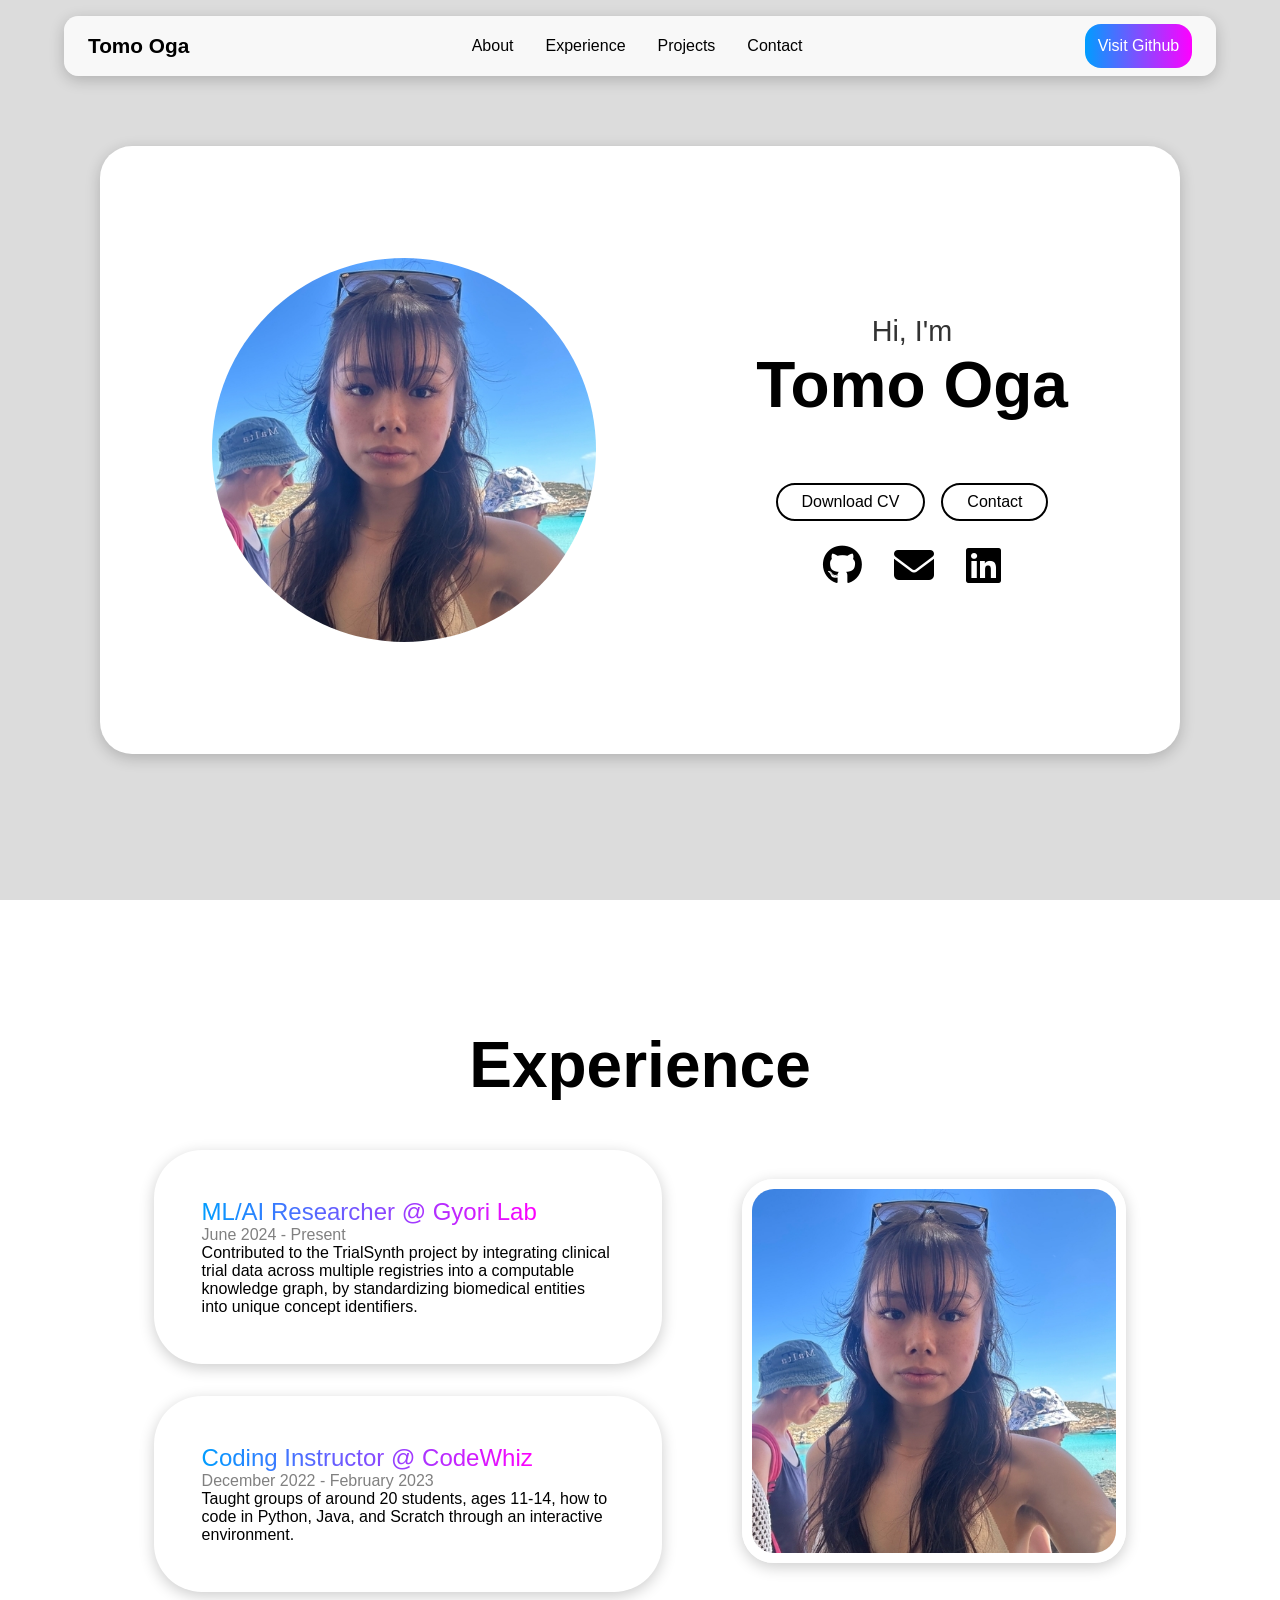
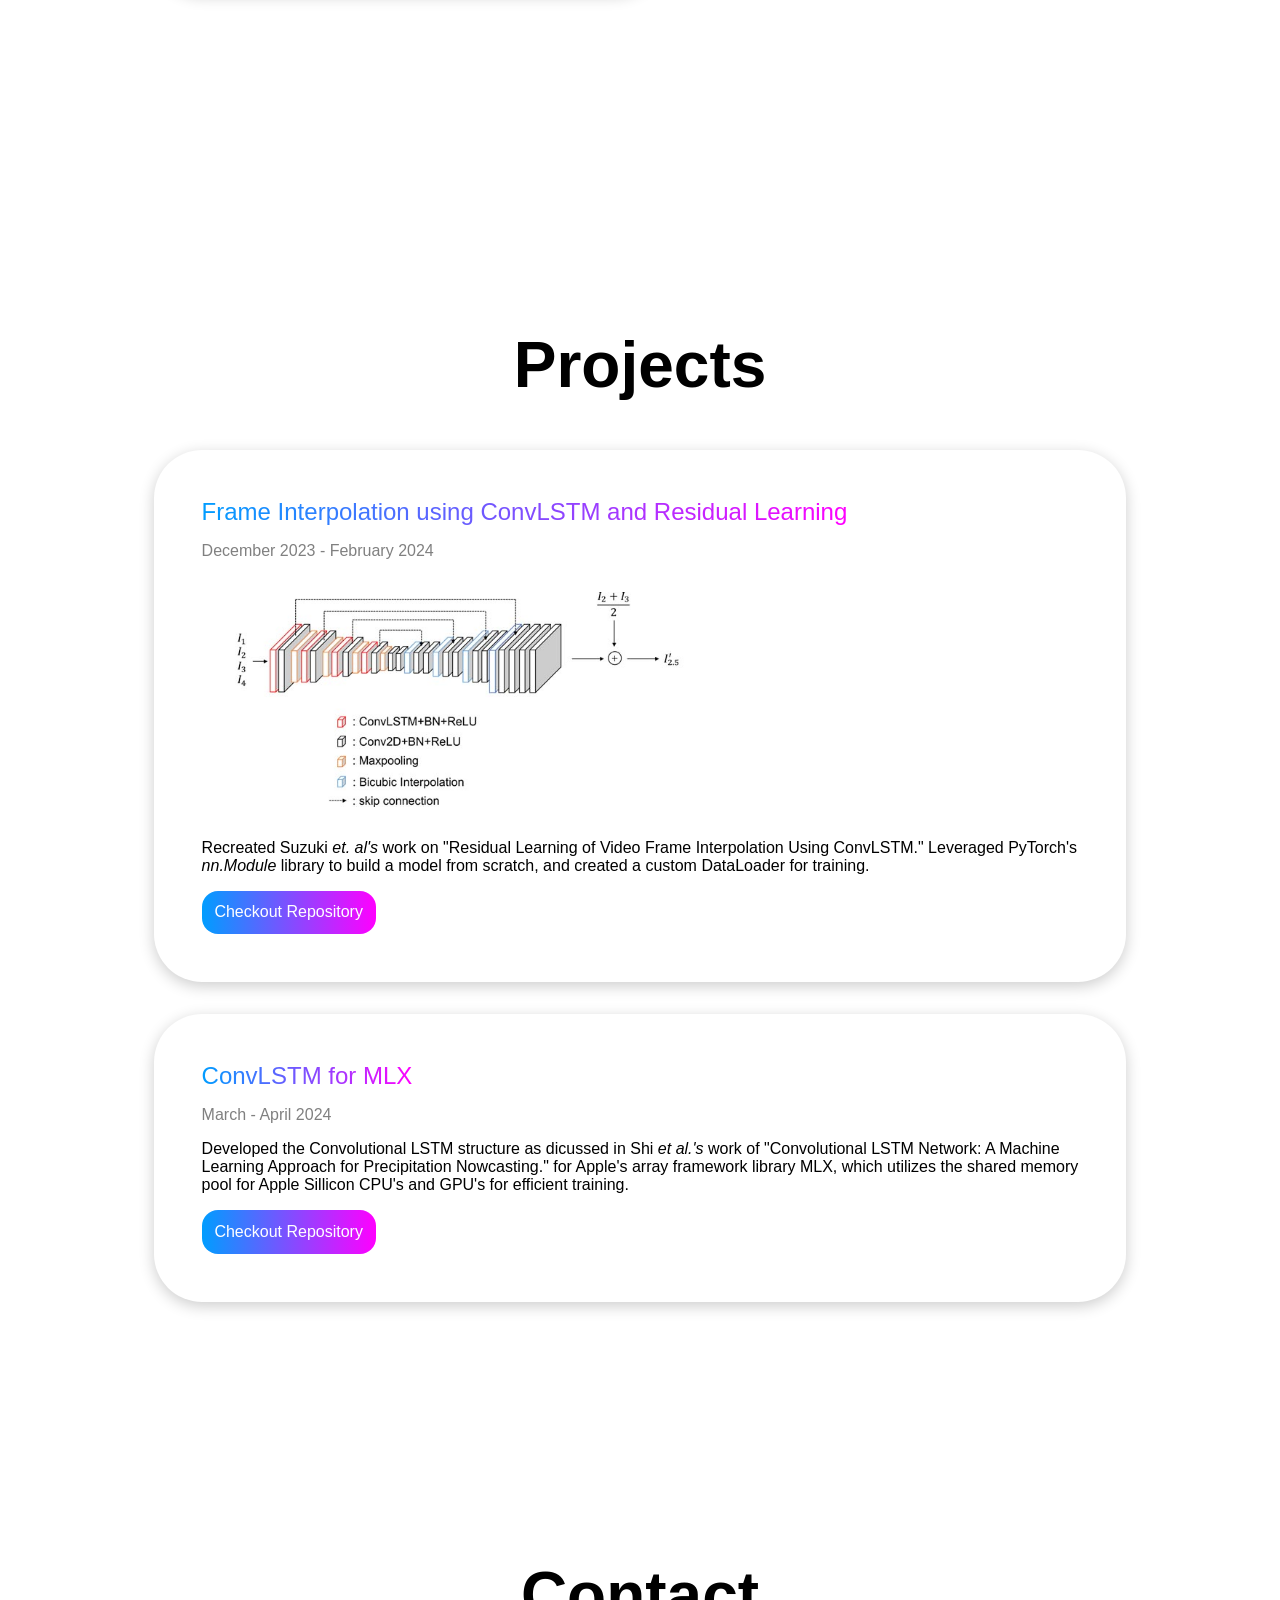
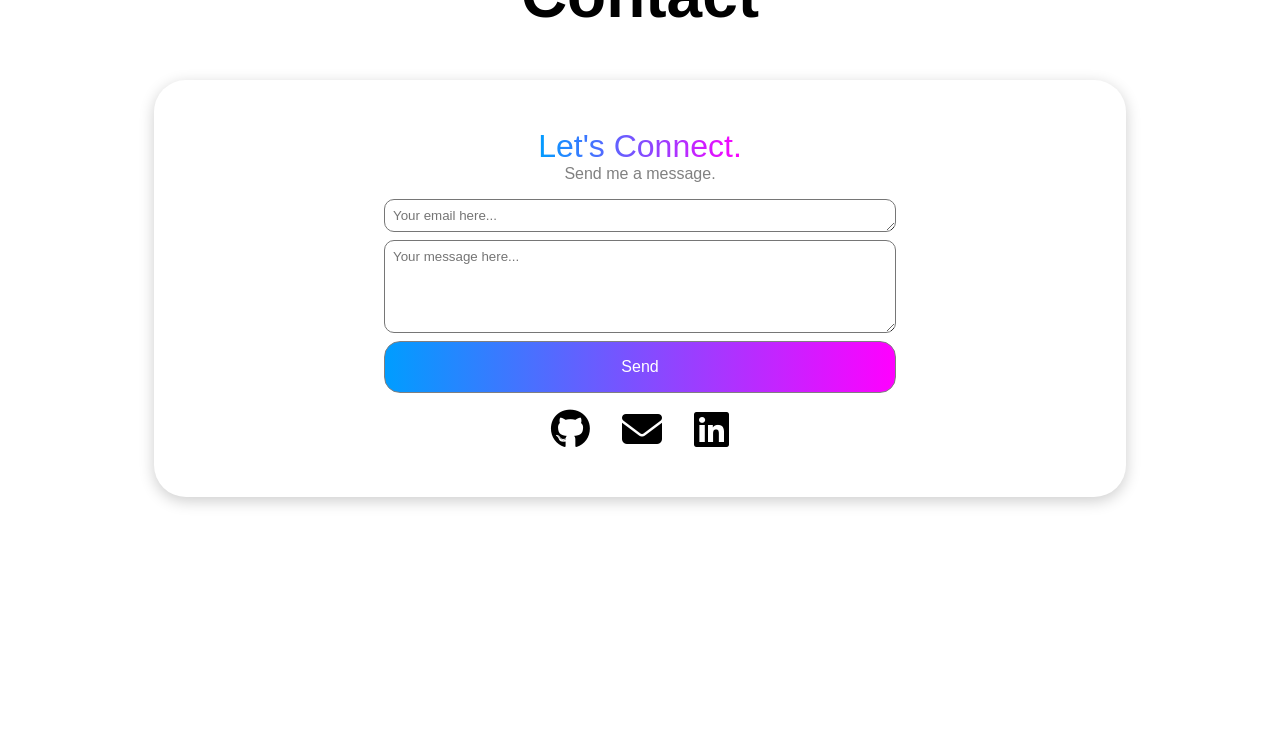
==== index.html @ 821ff3a2 "changed file structure" ====
<!DOCTYPE html>
<html lang="en">
<head>
    <meta charset="UTF-8">
    <meta name="viewport" content="width=device-width, initial-scale=1.0">
    <title>tomo-oga: My Portfolio</title>
    <link rel="stylesheet" href="style.css">
    <link rel="stylesheet" href="mediaqueries.css">
    <link rel="stylesheet" href="https://cdnjs.cloudflare.com/ajax/libs/font-awesome/6.6.0/css/all.min.css">
    
</head>
<body>
    <header class="header">
        <a href="#" class="name"><span>Tomo Oga</span></a>

        <u1 class="nav-links">
            <li>
                <a href="#about">About</a>
            </li>
            
            <li>
                <a href="#experience">Experience</a>
            </li>

            <li>
                <a href="#projects">Projects</a>
            </li>

            <li>
                <a href="#contact">Contact</a>
            </li>
            
        </u1>

        <i class="fa-solid fa-bars" id="bar-icon"></i>

        <a href="https://github.com/tomo-oga" target="_blank">
            <button class="visit-btn">Visit Github</button>
        </a>
    </header>

    <section id="about" class="about">
        <div class="about-card">
            <img src="resources/profile-transformed.jpeg" alt="">
            
            <div class="info-box">

                <div class="text">
                    <h3>Hi, I'm</h3>
                    <h1>Tomo Oga</h1>
                    <span>ML/AI Researcher</span>
                </div>

                <div class="btn-group">
                    <a href="resources/resume.pdf" download>
                        <div class="btn">Download CV</div>
                    </a>
                    
                    <a href="#contact">
                        <div class="btn">Contact</div>
                    </a>
                </div>

                <div class="socials">
                    <a href="https://github.com/tomo-oga" target="_blank">
                        <i class="fa-brands fa-github" id="gh-button"></i>
                    </a>
                    <a href="mailto:oga.t@northeastern.edu" target="_blank">
                        <i class="fa-solid fa-envelope" id="email-button"></i>
                    </a>
                    <a href="https://linkedin.com/in/tomo-oga" target="_blank">
                        <i class="fa-brands fa-linkedin" id="li-button"></i>
                    </a>
                </div>
            </div>
            
        </div>
    </section>

    <section id="experience" class="experience">
        <h2 class="section-title">Experience</h2>
        <div class="experience-info">
            <div class="grid">
                <div class="grid-card">
                    <span>ML/AI Researcher @  Gyori Lab</span>
                    <h3>June 2024 - Present</h3>
                    <p>Contributed to the TrialSynth project by integrating clinical trial data across multiple registries into a computable knowledge graph, by standardizing biomedical entities into unique concept identifiers.</p>
                </div>

                <div class="grid-card">
                    <span>Coding Instructor @ CodeWhiz</span>
                    <h3>December 2022 - February 2023</h3>
                    <p>Taught groups of around 20 students, ages 11-14, how to code in Python, Java, and Scratch through an interactive environment.</p>
                </div>

                
            </div>

            <img src="resources/profile-transformed.jpeg" alt="">
        </div>
    </section>

    <section id="projects" class="projects">
        <h2 class="section-title">Projects</h2>
        <div class="project-info">
            <div class="project">
                <div class="project-card">
                    <span>Frame Interpolation using ConvLSTM and Residual Learning</span>
                    <h3>December 2023 - February 2024</h3>
                    <img src="resources/frame-interpolation.jpeg" alt="">
                    <p>Recreated Suzuki <i>et. al's</i> work on "Residual Learning of Video Frame Interpolation Using ConvLSTM." Leveraged PyTorch's <i>nn.Module</i> library to build a model from scratch, and created a custom DataLoader for training.</p>
                    <a href="https://github.com/tomo-oga/ConvLSTM-Frame-Interpolation"><button class="visit-btn">Checkout Repository</button></a>
                    
                </div>
                <div class="project-card">
                    <span>ConvLSTM for MLX</span>
                    <h3>March - April 2024</h3>
                    <p>Developed the Convolutional LSTM structure as dicussed in Shi <i>et al.'s</i> work of "Convolutional LSTM Network: A Machine Learning Approach for Precipitation Nowcasting." for Apple's array framework library MLX, which utilizes the shared memory pool for Apple Sillicon CPU's and GPU's for efficient training.</p>
                    <a href="https://github.com/tomo-oga/ConvLSTM-Shi-Et-Al"><button class="visit-btn">Checkout Repository</button></a>
                </div>
            </div>
        </div>
    </section>
    <section id="contact" class="contact">
        <h2 class="section-title">Contact</h2>
        <div class="contact-card">
            <span>Let's Connect.</span>
            <h3>Send me a message.</h3>
            
                
            <form action="mailto:tomo.oga@example.com" method="post" enctype="text/plain", id="email-form">
                <textarea name="email" rows="1" cols="80" placeholder="Your email here..." id="email-box"></textarea>
                <textarea name="message" rows="5" cols="80" placeholder="Your message here..." id="message-box"></textarea>
                
                <input type="submit" value="Send" class="visit-btn">
            </form>
            
            <div class="socials">
                    <a href="https://github.com/tomo-oga" target="_blank">
                        <i class="fa-brands fa-github" id="gh-button"></i>
                    </a>
                    <a href="mailto:oga.t@northeastern.edu" target="_blank">
                        <i class="fa-solid fa-envelope" id="email-button"></i>
                    </a>
                    <a href="https://linkedin.com/in/tomo-oga" target="_blank">
                        <i class="fa-brands fa-linkedin" id="li-button"></i>
                    </a>
                </div>
        </div>
    
    </section>
    <script src="script.js"></script>
</body>
</html>
---- style.css ----
*{
    margin: 0;
    padding: 0;
    box-sizing: border-box;
    font-family: 'Poppins', sans-serif;
    text-decoration: none;
    scroll-behavior: smooth;
    list-style: none;
}

:root {
    --gradient: linear-gradient(to right, rgb(0, 157, 255), rgb(255, 0, 255));
}

header{
    position: fixed;
    top: 1rem;
    left: 50%;
    transform: translateX(-50%);
    display: flex;
    align-items: center;
    justify-content: space-between;
    gap: 5em;
    background-color: rgba(255, 255, 255, 0.8);
    backdrop-filter: blur(10px);
    color: white;
    padding: 0.5rem 1.5rem;
    border-radius: 0.9rem;
    z-index: 1;
    width: 90vw;
    box-shadow: 0px 4px 15px rgba(0, 0, 0, 0.2); /* Subtle shadow */


}
.name {
    color: black;
    font-size: 1.3rem;
    font-weight: 800;
    text-wrap: nowrap;
    align-self: left;
}
.logo:hover{
    transform: scale(1.1);
}
.nav-links{
    display: flex;
    gap: 2rem;
}
li a{
    position: relative;
    color: black;
    font-weight: 400;
}
li a::before{
    position: absolute;
    content: '';
    width: 0;
    left: 0;
    height: 5px;
    top: 20px;
    border-radius: 1rem;
    transition: 0.3s ;
    background: var(--gradient)

}
li a:hover::before{
    width: 100%;
}
.visit-btn{
    padding: 0.8rem;
    border-radius: 1rem;
    border: none;
    font-weight: 500;
    font-size: 1rem;
    color: white;
    cursor: pointer;
    text-wrap: nowrap;
    transition: 0.3s ease-in-out;
    background: linear-gradient(to right, rgb(0, 157, 255), rgb(255, 0, 255))
}
.visit-btn:hover{
    background: linear-gradient(to right, rgb(0, 88, 204), rgb(204, 0, 204))
}
#bar-icon{
    font-size: 2rem;
    display:none
}

section{
    min-height: 100vh;
    padding: 8rem 12%;
    width: 100%;
    position: relative;
}
.about{
    display: flex;
    align-items: center;
    justify-content: center;
    text-wrap: nowrap;
    background-color: rgb(220, 220, 220);
}
.about .about-card{
    display: flex;
    align-items: center;
    justify-content: center;
    gap: 10rem;
    padding: 7rem;
    background-color: white;
    border-radius: 2rem;
    box-shadow: 0px 4px 15px rgba(0, 0, 0, 0.2); /* Subtle shadow */
}
.about img{
    width: 30vw;
    border-radius: 50%;
}
.info-box{
    display: flex;
    flex-direction: column;
    text-align: center;
    align-items: center;
    justify-content: center;
    gap: 1.5rem;
    
}
.info-box h3{
    font-size: 1.8rem;
    font-weight: 50;
    opacity: 0.8;
}
.info-box h1{
    font-size: 4rem;
    font-weight: 600;
}
.info-box span{
    background: var(--my-gardient);
    background-clip: text;
    color: transparent;
    font-size: 2rem;
}
.btn-group{
    display: flex;
    gap: 1rem;
}
.btn{
    border-radius: 3rem;
    padding: 0.5rem 1.5rem;
    border: 2px solid black;
    cursor: pointer;
    font-weight: 500;
    text-wrap: nowrap;
    transition: 0.3s ease-in-out;
    color: black;
}
.btn:hover{
    background-color: black;
    color: white;
    font-weight: bolder;
}
.socials{
    display: flex;
    gap: 2rem;
}
.socials i{
    font-size: 2.5rem;
    cursor: pointer;
    transition: 0.3s ease-in-out;
    color: black
}
.socials i:hover{
    transform: scale(1.1);
}
#gh-button:hover{
    color: rgb(187, 0, 255);
}
#li-button:hover{
    color: rgb(0, 110, 255);
}
#email-button:hover{
    color: rgb(94, 55, 255)
}

.section-title{
    text-align: center;
    font-size: 4rem;
    font-weight: 600;
    margin-bottom: 3rem;
}
.experience-info{
    display: flex;
    align-items: center;
    justify-content: center;
    gap: 5rem;
}
.experience img{
    width: 30vw;
    border-radius: 2rem;
    border: 10px solid white;
    box-shadow: 0px 4px 15px rgba(0, 0, 0, 0.2); 
    cursor: pointer;
    transition: 0.3s ease-in-out;
}
.experience img:hover{
    transform: scale(1.02);
}
.grid{
    display: grid;
    gap: 2rem;
}
.grid-card{
    border-radius: 3em;
    padding: 3rem;
    display: flex;
    flex-direction: column;
    align-items: baseline;
    justify-content: left;
    cursor: pointer;
    transition: 0.3s ease-in-out;
    box-shadow: 0px 4px 15px rgba(0, 0, 0, 0.2); 


}
.grid-card:hover{
    transform: scale(1.02);
    
}
.grid-card span{
    font-size: 1.5rem;
    font-weight: 500;
    background: var(--gradient);
    background-clip: text;
    color: transparent;
}
.grid-card h3{
    font-size: 1rem;
    font-weight: 1;
    color: gray
}
.project{
    display: flex;
    flex-direction: column;
    gap: 2rem;
}
.project-card{
    border-radius: 3em;
    padding: 3rem;
    display: flex;
    flex-direction: column;
    align-items: baseline;
    justify-content: left;
    cursor: pointer;
    transition: 0.3s ease-in-out;
    box-shadow: 0px 4px 15px rgba(0, 0, 0, 0.2); 
    background-color: white;
    gap: 1rem;
    
}
.project-card:hover{
    transform: scale(1.02);
}
.project-card span{
    font-size: 1.5rem;
    font-weight: 500;
    background: var(--gradient);
    background-clip: text;
    color: transparent;
}
.project-card h3{
    font-size: 1rem;
    font-weight: 1;
    color: gray
}
.project-card img{
    width: 40vw;
    padding: 1rem;
    border-radius: 2rem;
}
.contact-card{
    display: flex;
    flex-direction: column;
    align-items: center;
    box-shadow: 0px 4px 15px rgba(0, 0, 0, 0.2); 
    border-radius: 2rem;
    padding: 3rem;

}
.contact span{
    font-size: 2rem;
    font-weight: 500;
    background: linear-gradient(to right, rgb(0, 157, 255), rgb(255, 0, 255));
    background-clip: text;
    color: transparent;
}
.contact h3{
    font-size: 1rem;
    font-weight: 1;
    color: gray;
    padding-bottom: 1rem;
}
#email-box{
    width: 40vw;
    padding: 0.5rem;
    border-radius: 10px;
    margin-left: auto;
    margin-right: auto;
    
}
#message-box{
    width: 40vw;
    padding: 0.5rem;
    border-radius: 10px;
    
}
#email-form{
    display: flex;
    flex-direction: column;
    gap: 0.5rem;
}
.contact input{
    width: 40vw;
    padding: 1rem;
    border-radius: 1rem;
    border: 1px solid gray;
    margin-bottom: 1rem;
}
.contact textarea{
    margin-left: auto;
    margin-right: auto;
}
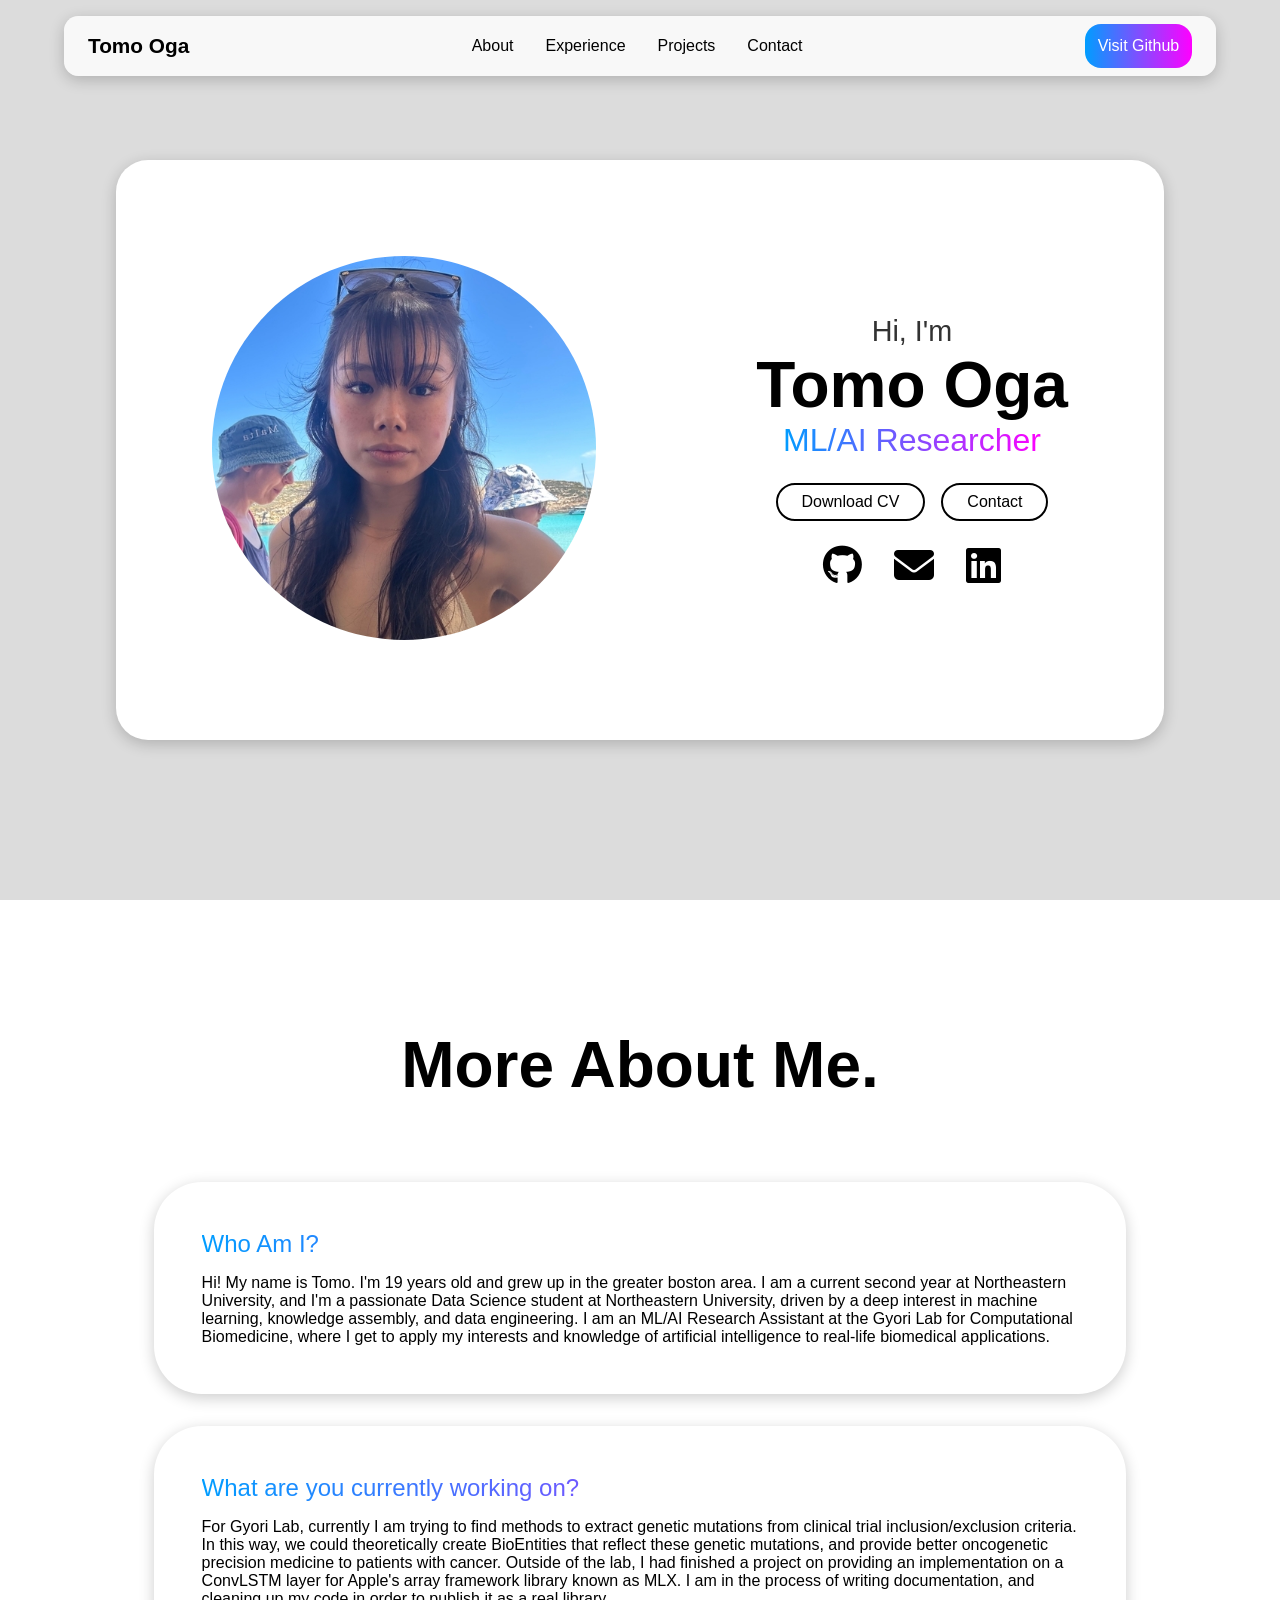
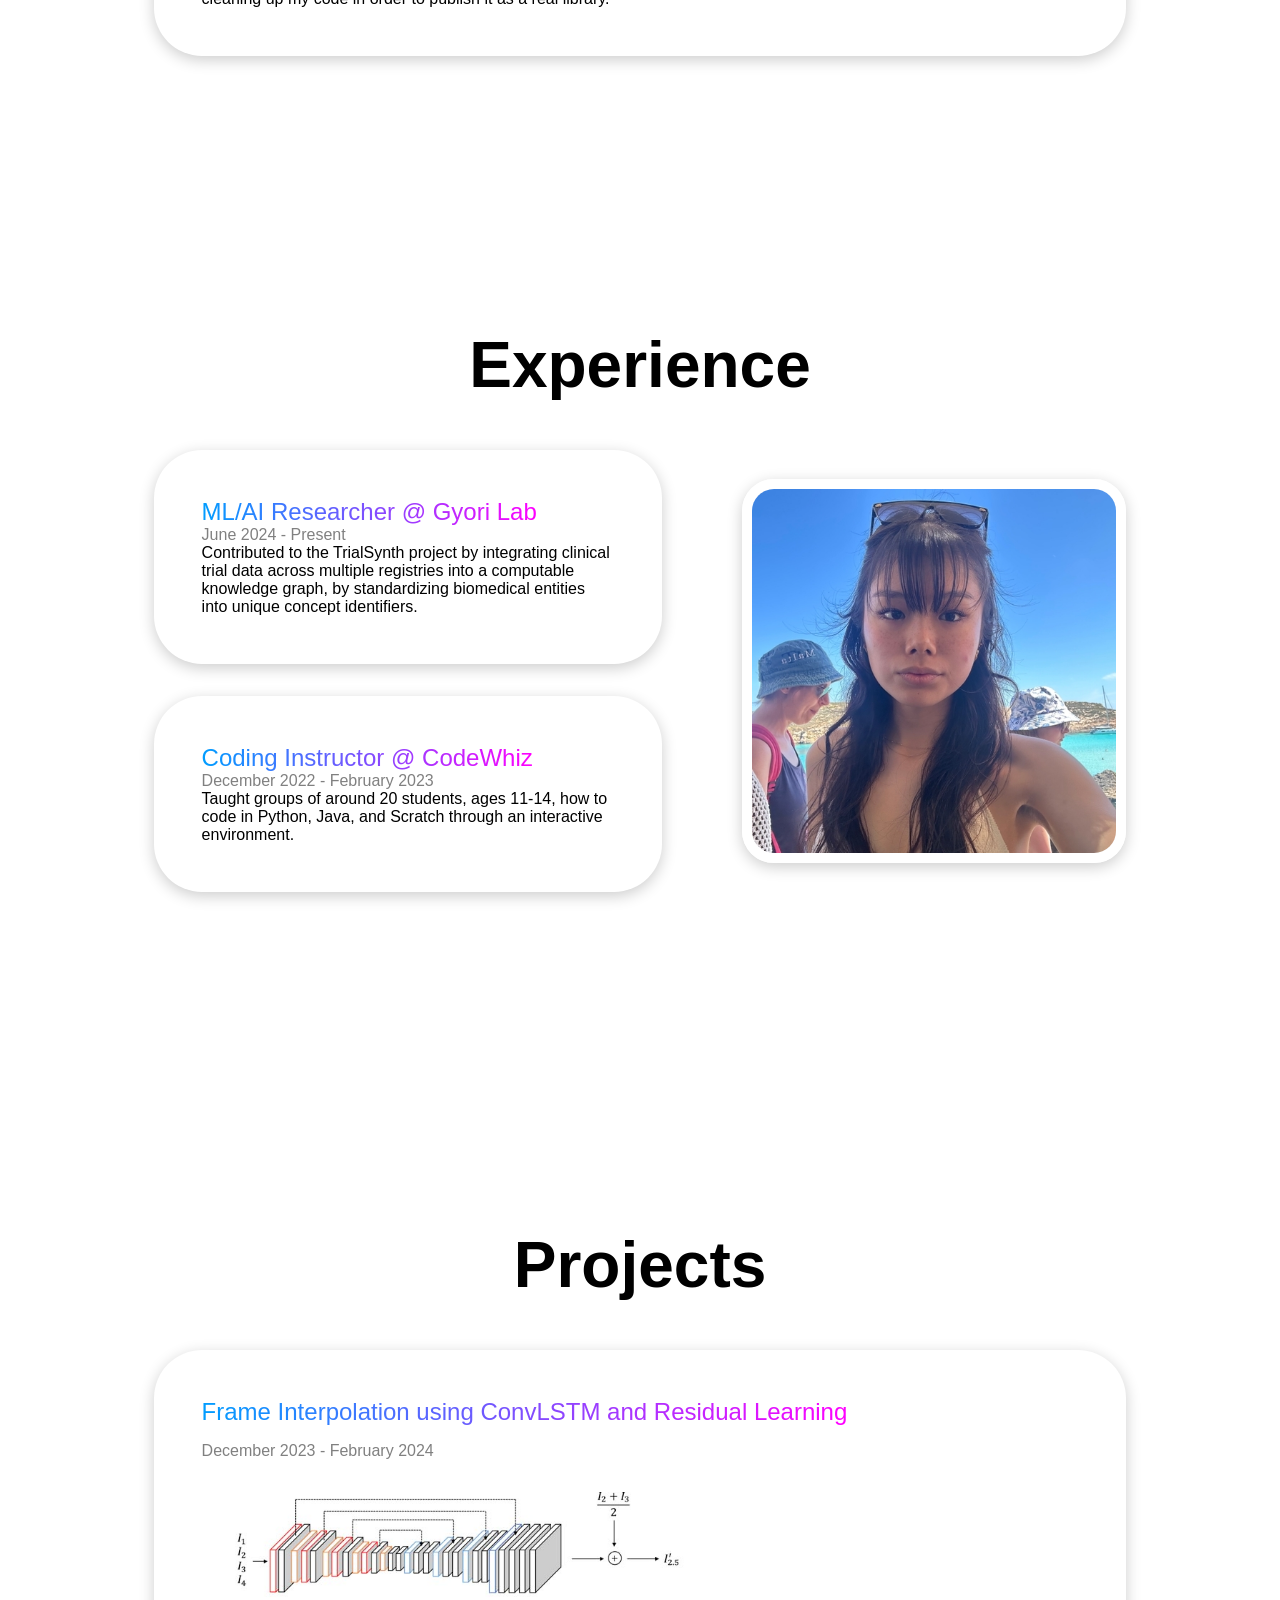
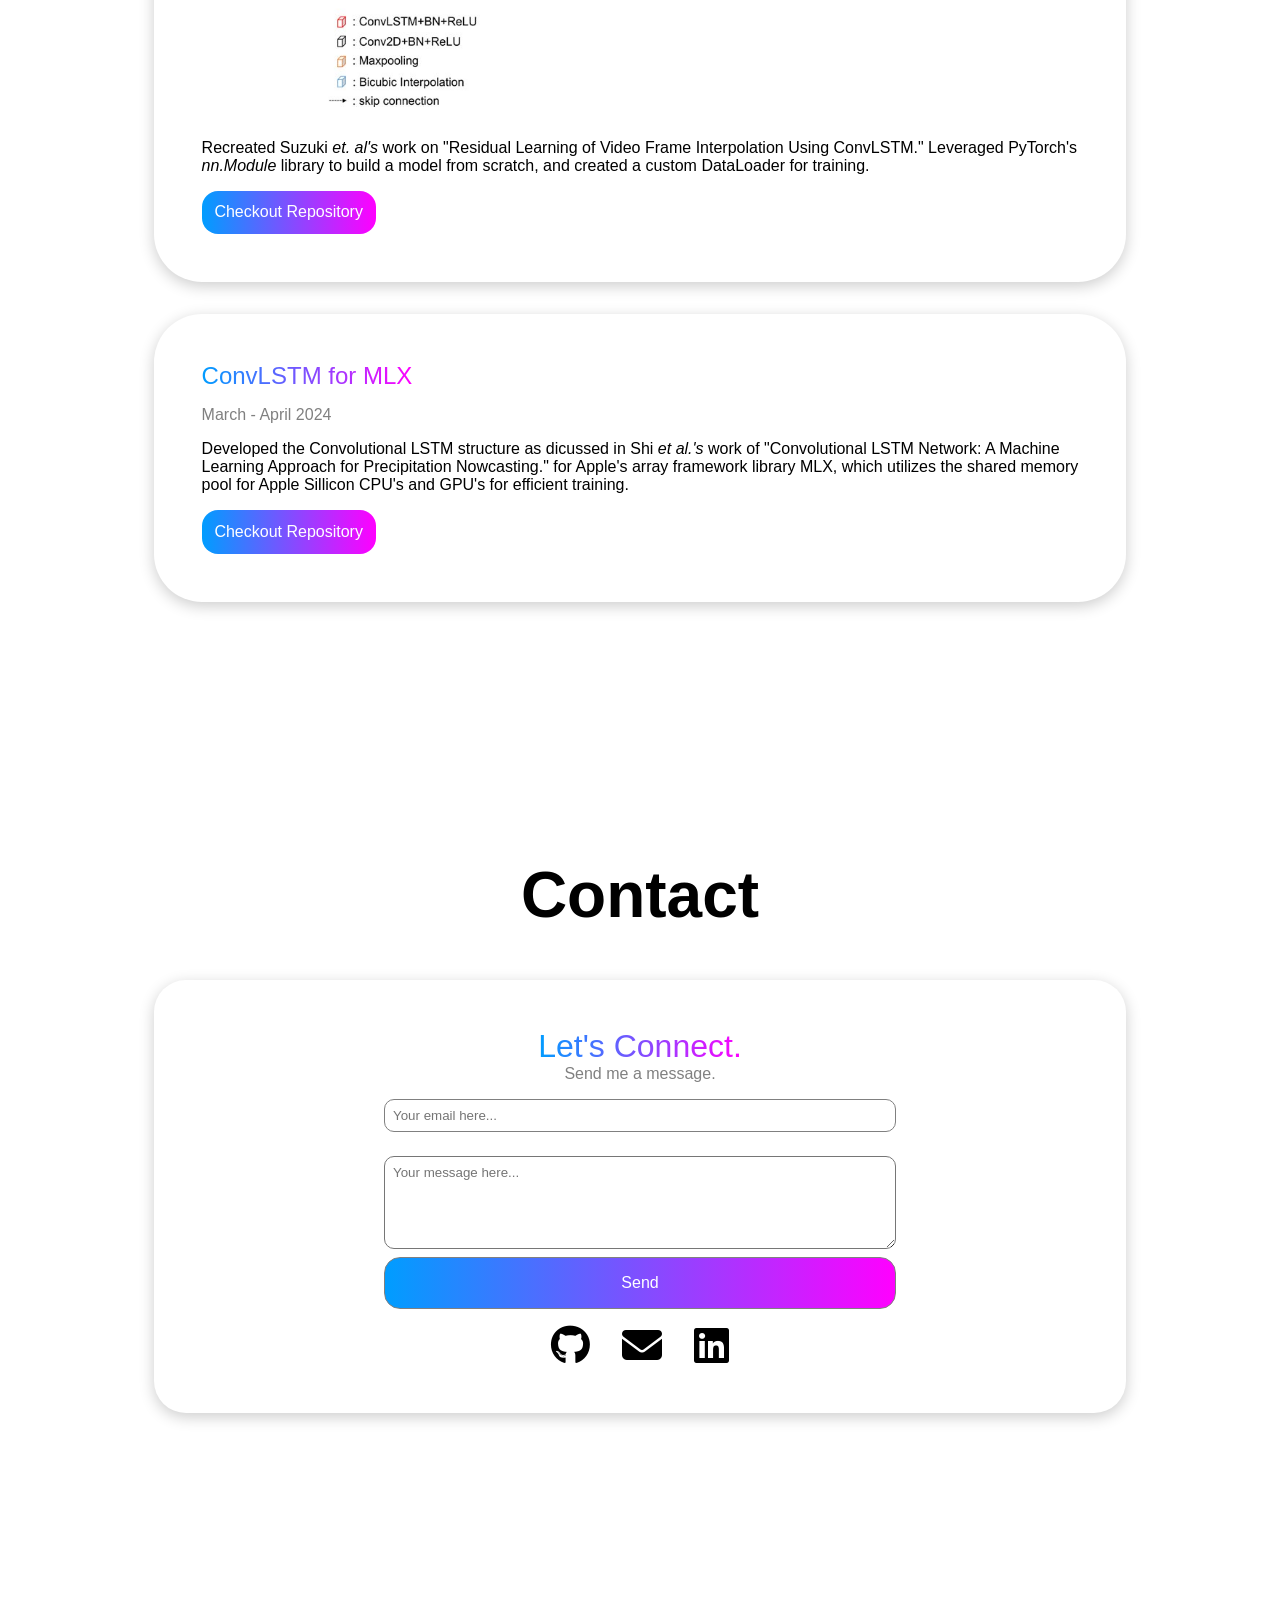
==== commit 915359a0: "polished and added form functionality" ====
--- a/index.html
+++ b/index.html
@@ -39,44 +39,74 @@
         </a>
     </header>
 
-    <section id="about" class="about">
-        <div class="about-card">
-            <img src="resources/profile-transformed.jpeg" alt="">
-            
-            <div class="info-box">
-
-                <div class="text">
-                    <h3>Hi, I'm</h3>
-                    <h1>Tomo Oga</h1>
-                    <span>ML/AI Researcher</span>
-                </div>
-
-                <div class="btn-group">
-                    <a href="resources/resume.pdf" download>
-                        <div class="btn">Download CV</div>
+    <section id="home" class="home">
+    <div class="flip-card">
+        <div class="flip-card-inner">
+            <!-- Front Side of Card -->
+            <div class="flip-card-front">
+                <div class="about-card">
+                    <a href="#about">
+                        <div class="photo-link" id="photo-link">
+                            <img src="resources/profile-transformed.jpeg" alt="">
+                            <div class="read-more">Read More...</div>
+                        </div>
                     </a>
-                    
-                    <a href="#contact">
-                        <div class="btn">Contact</div>
-                    </a>
-                </div>
-
-                <div class="socials">
-                    <a href="https://github.com/tomo-oga" target="_blank">
-                        <i class="fa-brands fa-github" id="gh-button"></i>
-                    </a>
-                    <a href="mailto:oga.t@northeastern.edu" target="_blank">
-                        <i class="fa-solid fa-envelope" id="email-button"></i>
-                    </a>
-                    <a href="https://linkedin.com/in/tomo-oga" target="_blank">
-                        <i class="fa-brands fa-linkedin" id="li-button"></i>
-                    </a>
+                    <div class="info-box">
+                        <div class="text">
+                            <h3>Hi, I'm</h3>
+                            <h1>Tomo Oga</h1>
+                            <span>ML/AI Researcher</span>
+                        </div>
+                        <div class="btn-group">
+                            <a href="resources/resume.pdf" download>
+                                <div class="btn">Download CV</div>
+                            </a>
+                            <a href="#contact">
+                                <div class="btn">Contact</div>
+                            </a>
+                        </div>
+                        <div class="socials">
+                            <a href="https://github.com/tomo-oga" target="_blank">
+                                <i class="fa-brands fa-github" id="gh-button"></i>
+                            </a>
+                            <a href="mailto:oga.t@northeastern.edu" target="_blank">
+                                <i class="fa-solid fa-envelope" id="email-button"></i>
+                            </a>
+                            <a href="https://linkedin.com/in/tomo-oga" target="_blank">
+                                <i class="fa-brands fa-linkedin" id="li-button"></i>
+                            </a>
+                        </div>
+                    </div>
                 </div>
             </div>
             
         </div>
+    </div>
     </section>
 
+    <section id="about" class="about">
+        <h2 class="section-title">More About Me.</h2>
+        <div class="question-card">
+            <span>Who Am I?</span>
+            <p> Hi! My name is Tomo. I'm 19 years old and grew up in the greater boston area. I am a current second year at Northeastern University, and
+                I'm a passionate Data Science student at Northeastern University, driven by a deep interest in machine learning, knowledge
+                assembly, and data engineering. I am an ML/AI Research Assistant at the Gyori Lab for Computational Biomedicine, where I get to 
+                apply my interests and knowledge of artificial intelligence to real-life biomedical applications. 
+            </p>
+        </div>
+
+        <div class="question-card">
+            <span>What are you currently working on?</span>
+            <p>For Gyori Lab, currently I am trying to find methods to extract genetic mutations from clinical trial inclusion/exclusion criteria.
+                In this way, we could theoretically create BioEntities that reflect these genetic mutations, and provide better oncogenetic precision medicine
+                to patients with cancer. Outside of the lab, I had finished a project on providing an implementation on a ConvLSTM layer for Apple's array framework library known as MLX.
+                I am in the process of writing documentation, and cleaning up my code in order to publish it as a real library.
+            </p>
+        </div>
+
+        
+        
+    </section>
     <section id="experience" class="experience">
         <h2 class="section-title">Experience</h2>
         <div class="experience-info">
@@ -128,9 +158,9 @@
             <h3>Send me a message.</h3>
             
                 
-            <form action="mailto:tomo.oga@example.com" method="post" enctype="text/plain", id="email-form">
-                <textarea name="email" rows="1" cols="80" placeholder="Your email here..." id="email-box"></textarea>
-                <textarea name="message" rows="5" cols="80" placeholder="Your message here..." id="message-box"></textarea>
+            <form action="https://formspree.io/f/meoqezeb" method="post" id="email-form">
+                <input type="email" name="email" placeholder="Your email here..." id="email-box" required>
+                <textarea name="message" rows="5" cols="80" placeholder="Your message here..." id="message-box" required></textarea>
                 
                 <input type="submit" value="Send" class="visit-btn">
             </form>
--- a/style.css
+++ b/style.css
@@ -38,8 +38,9 @@
     font-weight: 800;
     text-wrap: nowrap;
     align-self: left;
-}
-.logo:hover{
+    transition: 0.3s ease-in-out;
+}
+.name:hover{
     transform: scale(1.1);
 }
 .nav-links{
@@ -92,27 +93,57 @@
     width: 100%;
     position: relative;
 }
-.about{
+.home{
     display: flex;
     align-items: center;
     justify-content: center;
     text-wrap: nowrap;
     background-color: rgb(220, 220, 220);
 }
-.about .about-card{
+
+.about-card{
     display: flex;
     align-items: center;
     justify-content: center;
     gap: 10rem;
-    padding: 7rem;
+    padding: 6rem;
     background-color: white;
     border-radius: 2rem;
     box-shadow: 0px 4px 15px rgba(0, 0, 0, 0.2); /* Subtle shadow */
 }
-.about img{
+.photo-link{
+    position: relative;
+    width: fit-content;
+}
+.photo-link img{
     width: 30vw;
     border-radius: 50%;
 }
+.about photo-link{
+    position: relative;
+    text-align: center;
+    color: white;
+    text-align: center;
+}
+.photo-link .read-more{
+    position: absolute;
+    top: 50%;
+    left: 50%;
+    transform: translate(-50%, -50%);
+    color: white;
+    font-size: 1.5rem;
+    text-align: center;
+    opacity: 0;
+    transition: 0.3s ease-in-out;
+}
+.photo-link:hover {
+    filter: brightness(0.8);
+    transform: scale(1.02);
+}
+.photo-link:hover .read-more{
+    opacity: 1;
+}
+
 .info-box{
     display: flex;
     flex-direction: column;
@@ -132,7 +163,7 @@
     font-weight: 600;
 }
 .info-box span{
-    background: var(--my-gardient);
+    background: var(--gradient);
     background-clip: text;
     color: transparent;
     font-size: 2rem;
@@ -286,7 +317,7 @@
 .contact span{
     font-size: 2rem;
     font-weight: 500;
-    background: linear-gradient(to right, rgb(0, 157, 255), rgb(255, 0, 255));
+    background: var(--gradient);
     background-clip: text;
     color: transparent;
 }
@@ -327,3 +358,28 @@
     margin-right: auto;
 }
 
+.about{
+    display: flex;
+    flex-direction: column;
+    gap: 2rem;
+}
+.about span{
+    font-size: 1.5rem;
+    font-weight: 500;
+    background: var(--gradient);
+    background-clip: text;
+    color: transparent;
+}
+
+.question-card{
+    box-shadow: 0px 4px 15px rgba(0, 0, 0, 0.2);
+    padding: 3rem;
+    border-radius: 3rem;
+    display: flex;
+    flex-direction: column;
+    gap: 1rem;
+
+}
+.question{
+    width: 30vh;
+}
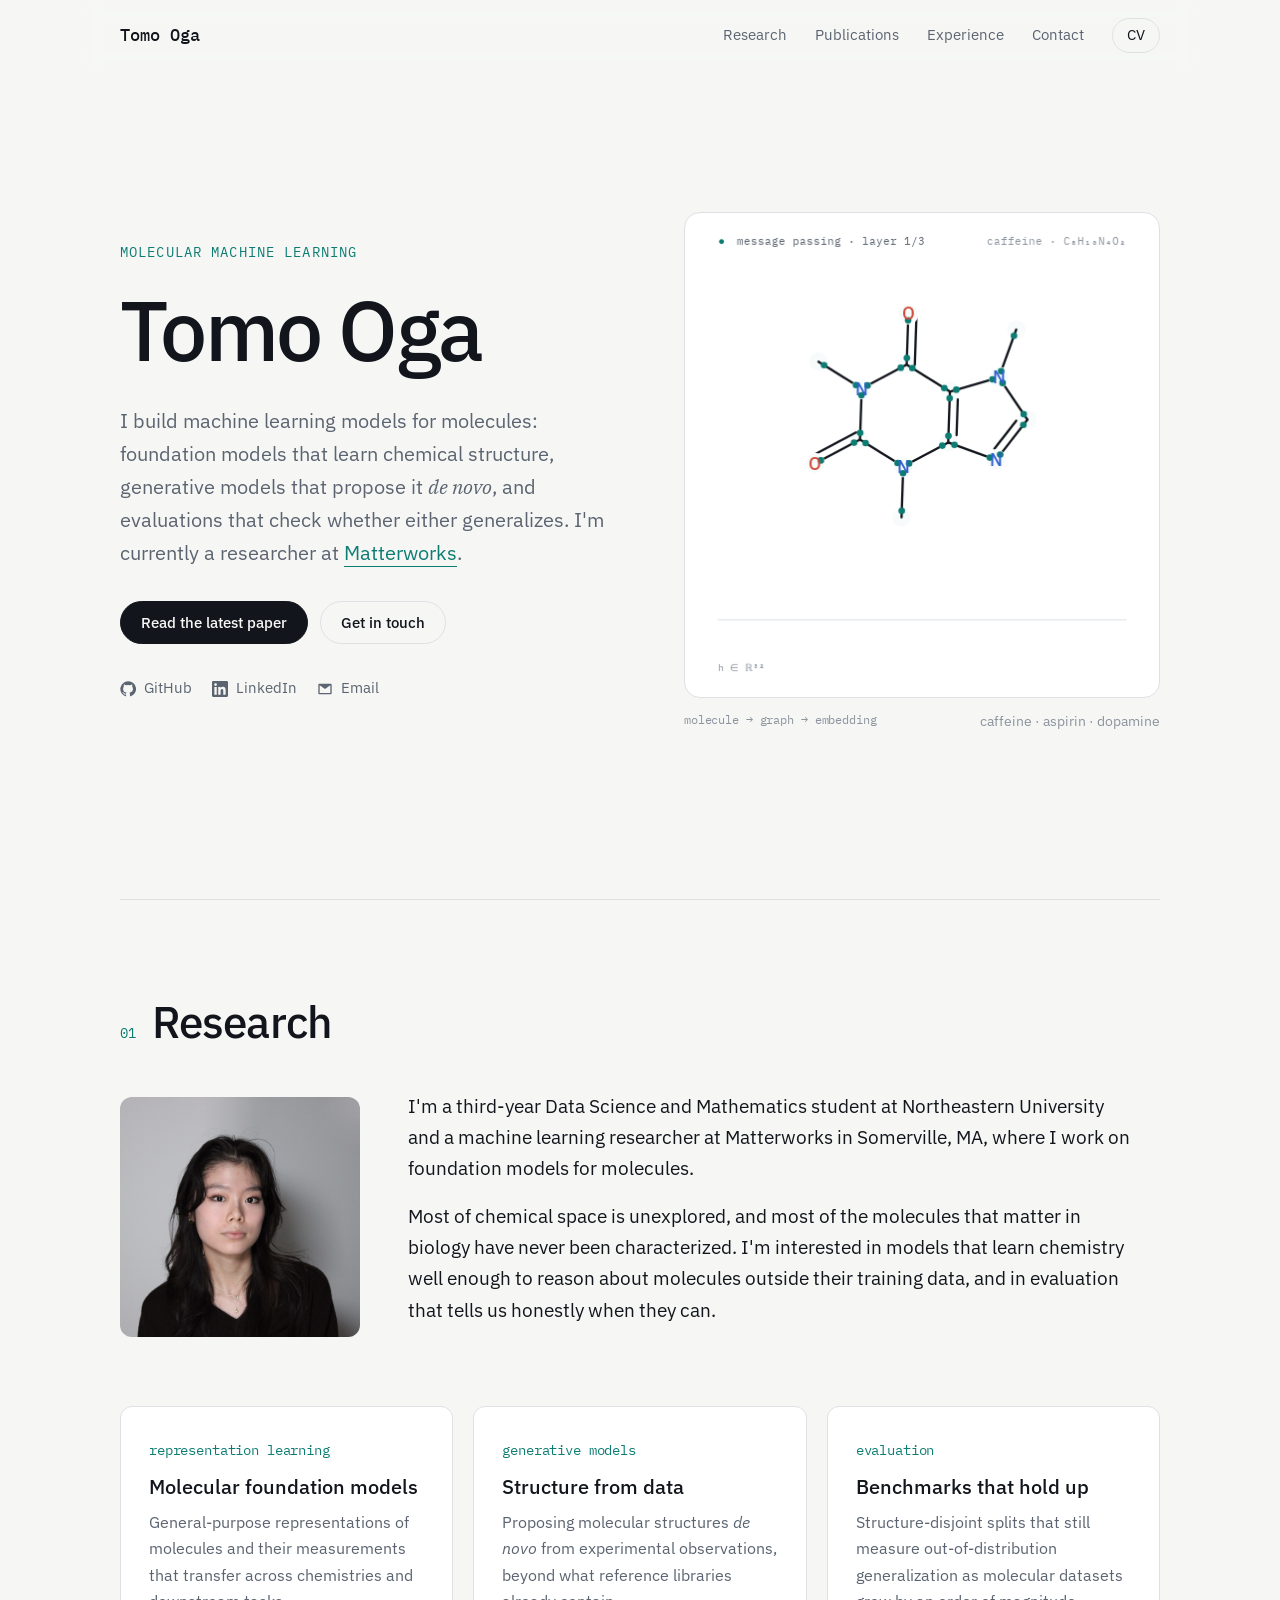
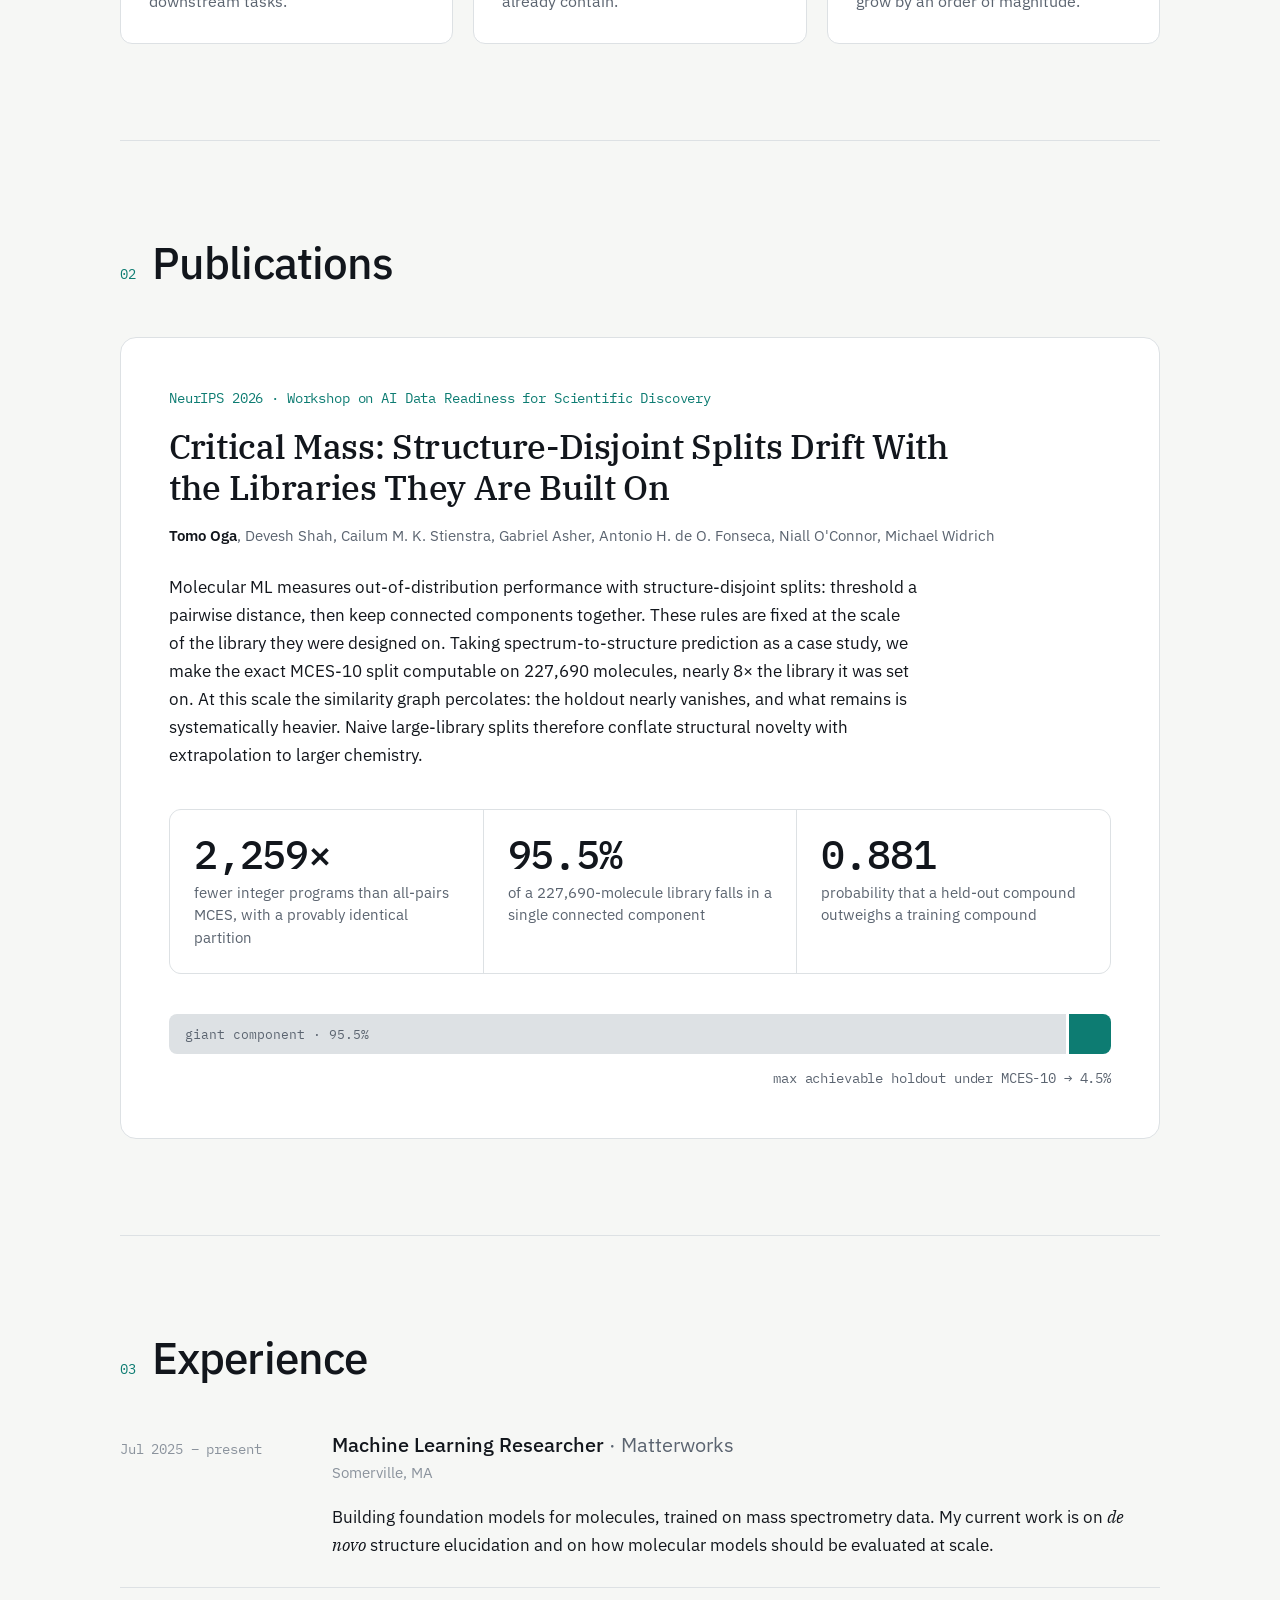
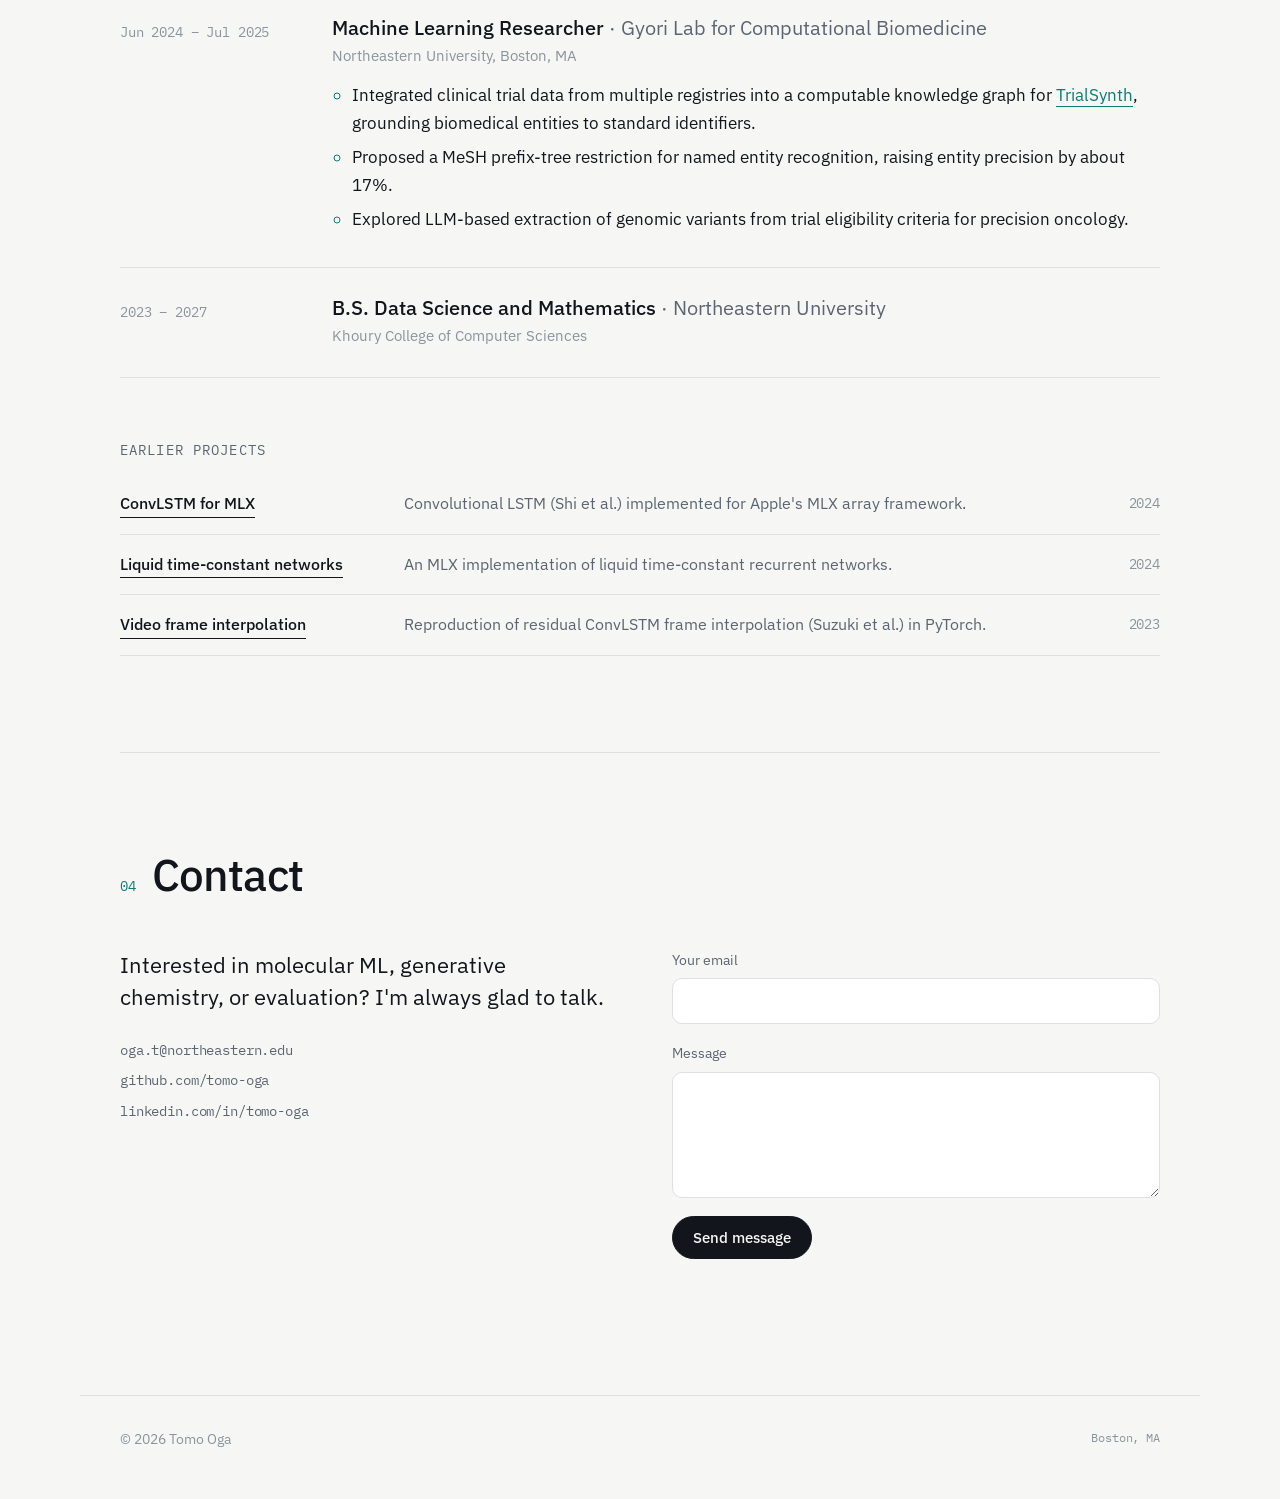
==== commit f4a89959: "Revamp site around molecular machine learning Rebuild the portfolio with a molecular ML focus: an an" ====
--- a/index.html
+++ b/index.html
@@ -3,182 +3,246 @@
 <head>
     <meta charset="UTF-8">
     <meta name="viewport" content="width=device-width, initial-scale=1.0">
-    <title>tomo-oga: My Portfolio</title>
+    <title>Tomo Oga · Molecular Machine Learning</title>
+    <meta name="description" content="Tomo Oga is a molecular machine learning researcher at Matterworks, working on foundation models, structure elucidation, and rigorous evaluation for molecules.">
+    <link rel="preconnect" href="https://fonts.googleapis.com">
+    <link rel="preconnect" href="https://fonts.gstatic.com" crossorigin>
+    <link href="https://fonts.googleapis.com/css2?family=IBM+Plex+Mono:wght@400;500&family=IBM+Plex+Sans:wght@400;500;600&family=IBM+Plex+Serif:ital,wght@0,500;1,400&display=swap" rel="stylesheet">
     <link rel="stylesheet" href="style.css">
-    <link rel="stylesheet" href="mediaqueries.css">
-    <link rel="stylesheet" href="https://cdnjs.cloudflare.com/ajax/libs/font-awesome/6.6.0/css/all.min.css">
-    
 </head>
 <body>
-    <header class="header">
-        <a href="#" class="name"><span>Tomo Oga</span></a>
-
-        <u1 class="nav-links">
-            <li>
-                <a href="#about">About</a>
-            </li>
-            
-            <li>
-                <a href="#experience">Experience</a>
-            </li>
-
-            <li>
-                <a href="#projects">Projects</a>
-            </li>
-
-            <li>
-                <a href="#contact">Contact</a>
-            </li>
-            
-        </u1>
-
-        <i class="fa-solid fa-bars" id="bar-icon"></i>
-
-        <a href="https://github.com/tomo-oga" target="_blank">
-            <button class="visit-btn">Visit Github</button>
-        </a>
+    <header class="nav">
+        <a href="#top" class="brand">Tomo Oga</a>
+        <button class="nav-toggle" id="nav-toggle" aria-label="Toggle navigation" aria-expanded="false">
+            <span></span><span></span>
+        </button>
+        <nav class="nav-links" id="nav-links">
+            <a href="#research">Research</a>
+            <a href="#publications">Publications</a>
+            <a href="#experience">Experience</a>
+            <a href="#contact">Contact</a>
+            <a href="resources/resume.pdf" class="nav-cv" target="_blank">CV</a>
+        </nav>
     </header>
 
-    <section id="home" class="home">
-    <div class="flip-card">
-        <div class="flip-card-inner">
-            <!-- Front Side of Card -->
-            <div class="flip-card-front">
-                <div class="about-card">
-                    <a href="#about">
-                        <div class="photo-link" id="photo-link">
-                            <img src="resources/profile-transformed.jpeg" alt="">
-                            <div class="read-more">Read More...</div>
-                        </div>
-                    </a>
-                    <div class="info-box">
-                        <div class="text">
-                            <h3>Hi, I'm</h3>
-                            <h1>Tomo Oga</h1>
-                            <span>ML/AI Researcher</span>
-                        </div>
-                        <div class="btn-group">
-                            <a href="resources/resume.pdf" download>
-                                <div class="btn">Download CV</div>
-                            </a>
-                            <a href="#contact">
-                                <div class="btn">Contact</div>
-                            </a>
-                        </div>
-                        <div class="socials">
-                            <a href="https://github.com/tomo-oga" target="_blank">
-                                <i class="fa-brands fa-github" id="gh-button"></i>
-                            </a>
-                            <a href="mailto:oga.t@northeastern.edu" target="_blank">
-                                <i class="fa-solid fa-envelope" id="email-button"></i>
-                            </a>
-                            <a href="https://linkedin.com/in/tomo-oga" target="_blank">
-                                <i class="fa-brands fa-linkedin" id="li-button"></i>
-                            </a>
-                        </div>
-                    </div>
-                </div>
-            </div>
-            
-        </div>
-    </div>
-    </section>
-
-    <section id="about" class="about">
-        <h2 class="section-title">More About Me.</h2>
-        <div class="question-card">
-            <span>Who Am I?</span>
-            <p> Hi! My name is Tomo. I'm 19 years old and grew up in the greater boston area. I am a current second year at Northeastern University, and
-                I'm a passionate Data Science student at Northeastern University, driven by a deep interest in machine learning, knowledge
-                assembly, and data engineering. I am an ML/AI Research Assistant at the Gyori Lab for Computational Biomedicine, where I get to 
-                apply my interests and knowledge of artificial intelligence to real-life biomedical applications. 
-            </p>
-        </div>
-
-        <div class="question-card">
-            <span>What are you currently working on?</span>
-            <p>For Gyori Lab, currently I am trying to find methods to extract genetic mutations from clinical trial inclusion/exclusion criteria.
-                In this way, we could theoretically create BioEntities that reflect these genetic mutations, and provide better oncogenetic precision medicine
-                to patients with cancer. Outside of the lab, I had finished a project on providing an implementation on a ConvLSTM layer for Apple's array framework library known as MLX.
-                I am in the process of writing documentation, and cleaning up my code in order to publish it as a real library.
-            </p>
-        </div>
-
-        
-        
-    </section>
-    <section id="experience" class="experience">
-        <h2 class="section-title">Experience</h2>
-        <div class="experience-info">
-            <div class="grid">
-                <div class="grid-card">
-                    <span>ML/AI Researcher @  Gyori Lab</span>
-                    <h3>June 2024 - Present</h3>
-                    <p>Contributed to the TrialSynth project by integrating clinical trial data across multiple registries into a computable knowledge graph, by standardizing biomedical entities into unique concept identifiers.</p>
-                </div>
-
-                <div class="grid-card">
-                    <span>Coding Instructor @ CodeWhiz</span>
-                    <h3>December 2022 - February 2023</h3>
-                    <p>Taught groups of around 20 students, ages 11-14, how to code in Python, Java, and Scratch through an interactive environment.</p>
-                </div>
-
-                
-            </div>
-
-            <img src="resources/profile-transformed.jpeg" alt="">
-        </div>
-    </section>
-
-    <section id="projects" class="projects">
-        <h2 class="section-title">Projects</h2>
-        <div class="project-info">
-            <div class="project">
-                <div class="project-card">
-                    <span>Frame Interpolation using ConvLSTM and Residual Learning</span>
-                    <h3>December 2023 - February 2024</h3>
-                    <img src="resources/frame-interpolation.jpeg" alt="">
-                    <p>Recreated Suzuki <i>et. al's</i> work on "Residual Learning of Video Frame Interpolation Using ConvLSTM." Leveraged PyTorch's <i>nn.Module</i> library to build a model from scratch, and created a custom DataLoader for training.</p>
-                    <a href="https://github.com/tomo-oga/ConvLSTM-Frame-Interpolation"><button class="visit-btn">Checkout Repository</button></a>
-                    
-                </div>
-                <div class="project-card">
-                    <span>ConvLSTM for MLX</span>
-                    <h3>March - April 2024</h3>
-                    <p>Developed the Convolutional LSTM structure as dicussed in Shi <i>et al.'s</i> work of "Convolutional LSTM Network: A Machine Learning Approach for Precipitation Nowcasting." for Apple's array framework library MLX, which utilizes the shared memory pool for Apple Sillicon CPU's and GPU's for efficient training.</p>
-                    <a href="https://github.com/tomo-oga/ConvLSTM-Shi-Et-Al"><button class="visit-btn">Checkout Repository</button></a>
-                </div>
-            </div>
-        </div>
-    </section>
-    <section id="contact" class="contact">
-        <h2 class="section-title">Contact</h2>
-        <div class="contact-card">
-            <span>Let's Connect.</span>
-            <h3>Send me a message.</h3>
-            
-                
-            <form action="https://formspree.io/f/meoqezeb" method="post" id="email-form">
-                <input type="email" name="email" placeholder="Your email here..." id="email-box" required>
-                <textarea name="message" rows="5" cols="80" placeholder="Your message here..." id="message-box" required></textarea>
-                
-                <input type="submit" value="Send" class="visit-btn">
-            </form>
-            
-            <div class="socials">
-                    <a href="https://github.com/tomo-oga" target="_blank">
-                        <i class="fa-brands fa-github" id="gh-button"></i>
-                    </a>
-                    <a href="mailto:oga.t@northeastern.edu" target="_blank">
-                        <i class="fa-solid fa-envelope" id="email-button"></i>
-                    </a>
-                    <a href="https://linkedin.com/in/tomo-oga" target="_blank">
-                        <i class="fa-brands fa-linkedin" id="li-button"></i>
-                    </a>
-                </div>
-        </div>
-    
-    </section>
+    <main id="top">
+        <section class="hero">
+            <div class="hero-text">
+                <p class="eyebrow">Molecular machine learning</p>
+                <h1>Tomo Oga</h1>
+                <p class="lede">
+                    I build machine learning models for molecules: foundation models that learn
+                    chemical structure, generative models that propose it <em>de novo</em>, and
+                    evaluations that check whether either generalizes. I'm currently a researcher at
+                    <a href="https://www.matterworks.ai" target="_blank" rel="noopener">Matterworks</a>.
+                </p>
+                <div class="actions">
+                    <a class="btn btn-primary" href="#publications">Read the latest paper</a>
+                    <a class="btn" href="#contact">Get in touch</a>
+                </div>
+                <ul class="social">
+                    <li><a href="https://github.com/tomo-oga" target="_blank" rel="noopener" aria-label="GitHub">
+                        <svg viewBox="0 0 24 24" aria-hidden="true"><path d="M12 .5a11.5 11.5 0 0 0-3.64 22.41c.58.1.79-.25.79-.56v-2c-3.2.7-3.88-1.37-3.88-1.37-.52-1.33-1.28-1.69-1.28-1.69-1.05-.71.08-.7.08-.7 1.16.08 1.77 1.19 1.77 1.19 1.03 1.77 2.7 1.26 3.36.96.1-.75.4-1.26.73-1.55-2.55-.29-5.24-1.28-5.24-5.69 0-1.26.45-2.29 1.19-3.1-.12-.29-.52-1.46.11-3.05 0 0 .97-.31 3.17 1.18a11 11 0 0 1 5.77 0c2.2-1.49 3.17-1.18 3.17-1.18.63 1.59.23 2.76.11 3.05.74.81 1.19 1.84 1.19 3.1 0 4.42-2.7 5.4-5.26 5.68.41.36.78 1.06.78 2.14v3.17c0 .31.21.67.8.56A11.5 11.5 0 0 0 12 .5Z"/></svg>
+                        GitHub</a></li>
+                    <li><a href="https://linkedin.com/in/tomo-oga" target="_blank" rel="noopener" aria-label="LinkedIn">
+                        <svg viewBox="0 0 24 24" aria-hidden="true"><path d="M20.45 20.45h-3.56v-5.57c0-1.33-.02-3.04-1.85-3.04-1.85 0-2.14 1.45-2.14 2.94v5.67H9.35V9h3.41v1.56h.05c.48-.9 1.64-1.85 3.37-1.85 3.6 0 4.27 2.37 4.27 5.46v6.28ZM5.34 7.43a2.06 2.06 0 1 1 0-4.13 2.06 2.06 0 0 1 0 4.13ZM7.12 20.45H3.56V9h3.56v11.45ZM22.22 0H1.77C.79 0 0 .77 0 1.73v20.54C0 23.23.79 24 1.77 24h20.45c.98 0 1.78-.77 1.78-1.73V1.73C24 .77 23.2 0 22.22 0Z"/></svg>
+                        LinkedIn</a></li>
+                    <li><a href="mailto:oga.t@northeastern.edu" aria-label="Email">
+                        <svg viewBox="0 0 24 24" aria-hidden="true"><path d="M2 5.5A1.5 1.5 0 0 1 3.5 4h17A1.5 1.5 0 0 1 22 5.5v13a1.5 1.5 0 0 1-1.5 1.5h-17A1.5 1.5 0 0 1 2 18.5v-13Zm2 .9v11.6h16V6.4l-8 5.6-8-5.6ZM5.9 6h12.2L12 10.3 5.9 6Z"/></svg>
+                        Email</a></li>
+                </ul>
+            </div>
+
+            <figure class="hero-viz">
+                <canvas id="molecule-canvas" aria-label="Animation: molecules are drawn as graphs, pass messages along their bonds, and are pooled into an embedding vector" role="img"></canvas>
+                <figcaption>
+                    <span class="mono">molecule &rarr; graph &rarr; embedding</span>
+                    <span>caffeine &middot; aspirin &middot; dopamine</span>
+                </figcaption>
+            </figure>
+        </section>
+
+        <section id="research" class="section">
+            <div class="section-head">
+                <p class="section-index">01</p>
+                <h2>Research</h2>
+            </div>
+
+            <div class="about">
+                <img src="resources/headshot.jpg" alt="Portrait of Tomo Oga" class="portrait" width="640" height="640">
+                <div class="about-text">
+                    <p>
+                        I'm a third-year Data Science and Mathematics student at Northeastern University and a
+                        machine learning researcher at Matterworks in Somerville, MA, where I work on
+                        foundation models for molecules.
+                    </p>
+                    <p>
+                        Most of chemical space is unexplored, and most of the molecules that matter in biology
+                        have never been characterized. I'm interested in models that learn chemistry well
+                        enough to reason about molecules outside their training data, and in evaluation that
+                        tells us honestly when they can.
+                    </p>
+                </div>
+            </div>
+
+            <div class="themes">
+                <article class="theme">
+                    <span class="mono theme-tag">representation learning</span>
+                    <h3>Molecular foundation models</h3>
+                    <p>General-purpose representations of molecules and their measurements that transfer across chemistries and downstream tasks.</p>
+                </article>
+                <article class="theme">
+                    <span class="mono theme-tag">generative models</span>
+                    <h3>Structure from data</h3>
+                    <p>Proposing molecular structures <em>de novo</em> from experimental observations, beyond what reference libraries already contain.</p>
+                </article>
+                <article class="theme">
+                    <span class="mono theme-tag">evaluation</span>
+                    <h3>Benchmarks that hold up</h3>
+                    <p>Structure-disjoint splits that still measure out-of-distribution generalization as molecular datasets grow by an order of magnitude.</p>
+                </article>
+            </div>
+        </section>
+
+        <section id="publications" class="section">
+            <div class="section-head">
+                <p class="section-index">02</p>
+                <h2>Publications</h2>
+            </div>
+
+            <article class="paper">
+                <p class="paper-venue mono">NeurIPS 2026 &middot; Workshop on AI Data Readiness for Scientific Discovery</p>
+                <h3 class="paper-title">Critical Mass: Structure-Disjoint Splits Drift With the Libraries They Are Built On</h3>
+                <p class="paper-authors">
+                    <strong>Tomo Oga</strong>, Devesh Shah, Cailum M. K. Stienstra, Gabriel Asher,
+                    Antonio H. de O. Fonseca, Niall O'Connor, Michael Widrich
+                </p>
+                <p class="paper-summary">
+                    Molecular ML measures out-of-distribution performance with structure-disjoint splits:
+                    threshold a pairwise distance, then keep connected components together. These rules are
+                    fixed at the scale of the library they were designed on. Taking spectrum-to-structure
+                    prediction as a case study, we make the exact MCES-10 split computable on 227,690
+                    molecules, nearly 8&times; the library it was set on. At this scale the similarity graph
+                    percolates: the holdout nearly vanishes, and what remains is systematically heavier.
+                    Naive large-library splits therefore conflate structural novelty with extrapolation to
+                    larger chemistry.
+                </p>
+
+                <div class="stats">
+                    <div class="stat">
+                        <span class="stat-value">2,259&times;</span>
+                        <span class="stat-label">fewer integer programs than all-pairs MCES, with a provably identical partition</span>
+                    </div>
+                    <div class="stat">
+                        <span class="stat-value">95.5%</span>
+                        <span class="stat-label">of a 227,690-molecule library falls in a single connected component</span>
+                    </div>
+                    <div class="stat">
+                        <span class="stat-value">0.881</span>
+                        <span class="stat-label">probability that a held-out compound outweighs a training compound</span>
+                    </div>
+                </div>
+
+                <div class="split-bar" aria-label="Of the public library, 95.5 percent is one indivisible component and at most 4.5 percent can be held out">
+                    <div class="split-giant" style="width: 95.5%"><span>giant component &middot; 95.5%</span></div>
+                    <div class="split-holdout" style="width: 4.5%"></div>
+                </div>
+                <p class="split-caption mono">max achievable holdout under MCES-10 &rarr; 4.5%</p>
+            </article>
+        </section>
+
+        <section id="experience" class="section">
+            <div class="section-head">
+                <p class="section-index">03</p>
+                <h2>Experience</h2>
+            </div>
+
+            <ol class="timeline">
+                <li class="role">
+                    <div class="role-meta mono">Jul 2025 &ndash; present</div>
+                    <div class="role-body">
+                        <h3>Machine Learning Researcher <span>&middot; Matterworks</span></h3>
+                        <p class="role-place">Somerville, MA</p>
+                        <p>Building foundation models for molecules, trained on mass spectrometry data. My current work is on <em>de novo</em> structure elucidation and on how molecular models should be evaluated at scale.</p>
+                    </div>
+                </li>
+                <li class="role">
+                    <div class="role-meta mono">Jun 2024 &ndash; Jul 2025</div>
+                    <div class="role-body">
+                        <h3>Machine Learning Researcher <span>&middot; Gyori Lab for Computational Biomedicine</span></h3>
+                        <p class="role-place">Northeastern University, Boston, MA</p>
+                        <ul>
+                            <li>Integrated clinical trial data from multiple registries into a computable knowledge graph for <a href="https://github.com/tomo-oga/trialsynth" target="_blank" rel="noopener">TrialSynth</a>, grounding biomedical entities to standard identifiers.</li>
+                            <li>Proposed a MeSH prefix-tree restriction for named entity recognition, raising entity precision by about 17%.</li>
+                            <li>Explored LLM-based extraction of genomic variants from trial eligibility criteria for precision oncology.</li>
+                        </ul>
+                    </div>
+                </li>
+                <li class="role">
+                    <div class="role-meta mono">2023 &ndash; 2027</div>
+                    <div class="role-body">
+                        <h3>B.S. Data Science and Mathematics <span>&middot; Northeastern University</span></h3>
+                        <p class="role-place">Khoury College of Computer Sciences</p>
+                    </div>
+                </li>
+            </ol>
+
+            <h3 class="subhead">Earlier projects</h3>
+            <ul class="projects">
+                <li>
+                    <a href="https://github.com/tomo-oga/ConvLSTM-Shi-Et-Al" target="_blank" rel="noopener">ConvLSTM for MLX</a>
+                    <span>Convolutional LSTM (Shi et al.) implemented for Apple's MLX array framework.</span>
+                    <span class="mono">2024</span>
+                </li>
+                <li>
+                    <a href="https://github.com/tomo-oga/ltc_rnn_mlx" target="_blank" rel="noopener">Liquid time-constant networks</a>
+                    <span>An MLX implementation of liquid time-constant recurrent networks.</span>
+                    <span class="mono">2024</span>
+                </li>
+                <li>
+                    <a href="https://github.com/tomo-oga/ConvLSTM-Frame-Interpolation" target="_blank" rel="noopener">Video frame interpolation</a>
+                    <span>Reproduction of residual ConvLSTM frame interpolation (Suzuki et al.) in PyTorch.</span>
+                    <span class="mono">2023</span>
+                </li>
+            </ul>
+        </section>
+
+        <section id="contact" class="section">
+            <div class="section-head">
+                <p class="section-index">04</p>
+                <h2>Contact</h2>
+            </div>
+
+            <div class="contact">
+                <div class="contact-text">
+                    <p>Interested in molecular ML, generative chemistry, or evaluation? I'm always glad to talk.</p>
+                    <p class="mono contact-links">
+                        <a href="mailto:oga.t@northeastern.edu">oga.t@northeastern.edu</a><br>
+                        <a href="https://github.com/tomo-oga" target="_blank" rel="noopener">github.com/tomo-oga</a><br>
+                        <a href="https://linkedin.com/in/tomo-oga" target="_blank" rel="noopener">linkedin.com/in/tomo-oga</a>
+                    </p>
+                </div>
+                <form action="https://formspree.io/f/meoqezeb" method="post" class="contact-form" id="contact-form">
+                    <label>
+                        <span>Your email</span>
+                        <input type="email" name="email" required autocomplete="email">
+                    </label>
+                    <label>
+                        <span>Message</span>
+                        <textarea name="message" rows="5" required></textarea>
+                    </label>
+                    <button type="submit" class="btn btn-primary">Send message</button>
+                    <p class="form-status" id="form-status" role="status"></p>
+                </form>
+            </div>
+        </section>
+    </main>
+
+    <footer class="footer">
+        <span>&copy; 2026 Tomo Oga</span>
+        <span class="mono">Boston, MA</span>
+    </footer>
+
     <script src="script.js"></script>
 </body>
-</html>+</html>
--- a/style.css
+++ b/style.css
@@ -1,385 +1,467 @@
-*{
+:root {
+    --bg: #f6f7f5;
+    --surface: #ffffff;
+    --text: #12161c;
+    --muted: #5b6470;
+    --faint: #8b939d;
+    --line: #dde1e4;
+    --accent: #0d7c72;
+    --accent-soft: rgba(13, 124, 114, 0.1);
+    --nitrogen: #2f5fd0;
+    --oxygen: #d04a3a;
+
+    --sans: "IBM Plex Sans", system-ui, -apple-system, sans-serif;
+    --serif: "IBM Plex Serif", Georgia, serif;
+    --mono: "IBM Plex Mono", ui-monospace, Menlo, monospace;
+
+    --max: 1120px;
+    --gutter: clamp(16px, 4vw, 40px);
+}
+
+@media (prefers-color-scheme: dark) {
+    :root {
+        --bg: #0b0f14;
+        --surface: #121820;
+        --text: #e6eaee;
+        --muted: #9aa4af;
+        --faint: #66707b;
+        --line: #232b35;
+        --accent: #3fd1bf;
+        --accent-soft: rgba(63, 209, 191, 0.1);
+        --nitrogen: #7ea2ff;
+        --oxygen: #ff8a78;
+    }
+}
+
+*, *::before, *::after { box-sizing: border-box; }
+
+html { scroll-behavior: smooth; scroll-padding-top: 72px; }
+
+body {
     margin: 0;
-    padding: 0;
-    box-sizing: border-box;
-    font-family: 'Poppins', sans-serif;
-    text-decoration: none;
-    scroll-behavior: smooth;
-    list-style: none;
-}
-
-:root {
-    --gradient: linear-gradient(to right, rgb(0, 157, 255), rgb(255, 0, 255));
-}
-
-header{
-    position: fixed;
-    top: 1rem;
-    left: 50%;
-    transform: translateX(-50%);
+    background: var(--bg);
+    color: var(--text);
+    font-family: var(--sans);
+    font-size: 17px;
+    line-height: 1.65;
+    -webkit-font-smoothing: antialiased;
+}
+
+a { color: inherit; }
+
+p a, li a { color: var(--accent); text-decoration: none; border-bottom: 1px solid currentColor; }
+p a:hover, li a:hover { border-bottom-width: 2px; }
+
+h1, h2, h3 { margin: 0; font-weight: 500; line-height: 1.2; }
+
+.mono { font-family: var(--mono); font-size: 0.85em; letter-spacing: -0.01em; }
+
+/* Navigation */
+
+.nav {
+    position: sticky;
+    top: 0;
+    z-index: 10;
     display: flex;
     align-items: center;
     justify-content: space-between;
-    gap: 5em;
-    background-color: rgba(255, 255, 255, 0.8);
+    max-width: var(--max);
+    margin: 0 auto;
+    padding: 18px var(--gutter);
+    background: color-mix(in srgb, var(--bg) 88%, transparent);
     backdrop-filter: blur(10px);
-    color: white;
-    padding: 0.5rem 1.5rem;
-    border-radius: 0.9rem;
-    z-index: 1;
-    width: 90vw;
-    box-shadow: 0px 4px 15px rgba(0, 0, 0, 0.2); /* Subtle shadow */
-
-
-}
-.name {
-    color: black;
-    font-size: 1.3rem;
-    font-weight: 800;
-    text-wrap: nowrap;
-    align-self: left;
-    transition: 0.3s ease-in-out;
-}
-.name:hover{
-    transform: scale(1.1);
-}
-.nav-links{
-    display: flex;
-    gap: 2rem;
-}
-li a{
-    position: relative;
-    color: black;
+}
+
+.brand { font-family: var(--mono); font-weight: 500; text-decoration: none; }
+
+.nav-links { display: flex; gap: 28px; align-items: center; }
+
+.nav-links a {
+    color: var(--muted);
+    text-decoration: none;
+    font-size: 15px;
+    transition: color 0.15s;
+}
+
+.nav-links a:hover { color: var(--text); }
+
+.nav-links .nav-cv {
+    color: var(--text);
+    border: 1px solid var(--line);
+    border-radius: 999px;
+    padding: 4px 14px;
+}
+
+.nav-links .nav-cv:hover { border-color: var(--accent); color: var(--accent); }
+
+.nav-toggle {
+    display: none;
+    width: 36px;
+    height: 36px;
+    padding: 0;
+    background: none;
+    border: 0;
+    cursor: pointer;
+}
+
+.nav-toggle span {
+    display: block;
+    width: 20px;
+    height: 1.5px;
+    margin: 6px auto;
+    background: var(--text);
+    transition: transform 0.2s;
+}
+
+.nav-toggle[aria-expanded="true"] span:first-child { transform: translateY(3.75px) rotate(45deg); }
+.nav-toggle[aria-expanded="true"] span:last-child { transform: translateY(-3.75px) rotate(-45deg); }
+
+/* Hero */
+
+main { max-width: var(--max); margin: 0 auto; padding: 0 var(--gutter); }
+
+.hero {
+    display: grid;
+    grid-template-columns: 1.05fr 1fr;
+    gap: clamp(32px, 5vw, 72px);
+    align-items: center;
+    min-height: min(calc(100vh - 72px), 860px);
+    padding: 48px 0 72px;
+}
+
+.eyebrow {
+    margin: 0 0 16px;
+    font-family: var(--mono);
+    font-size: 14px;
+    color: var(--accent);
+    text-transform: uppercase;
+    letter-spacing: 0.08em;
+}
+
+.hero h1 {
+    font-size: clamp(48px, 7vw, 84px);
+    font-weight: 500;
+    letter-spacing: -0.03em;
+}
+
+.lede {
+    max-width: 34em;
+    margin: 24px 0 32px;
+    font-size: clamp(18px, 1.6vw, 20px);
+    color: var(--muted);
+}
+
+.lede em, .role-body em { font-family: var(--serif); font-style: italic; }
+
+.actions { display: flex; flex-wrap: wrap; gap: 12px; }
+
+.btn {
+    display: inline-flex;
+    align-items: center;
+    padding: 11px 20px;
+    border: 1px solid var(--line);
+    border-radius: 999px;
+    background: transparent;
+    color: var(--text);
+    font: 500 15px var(--sans);
+    text-decoration: none;
+    cursor: pointer;
+    transition: border-color 0.15s, background 0.15s, color 0.15s;
+}
+
+.btn:hover { border-color: var(--accent); color: var(--accent); }
+
+.btn-primary { background: var(--text); border-color: var(--text); color: var(--bg); }
+.btn-primary:hover { background: var(--accent); border-color: var(--accent); color: var(--bg); }
+
+.social {
+    display: flex;
+    flex-wrap: wrap;
+    gap: 20px;
+    margin: 32px 0 0;
+    padding: 0;
+    list-style: none;
+}
+
+.social a {
+    border: 0;
+    display: inline-flex;
+    align-items: center;
+    gap: 8px;
+    color: var(--muted);
+    font-size: 15px;
+    text-decoration: none;
+}
+
+.social a:hover { color: var(--accent); }
+.social svg { width: 16px; height: 16px; fill: currentColor; }
+
+.hero-viz { margin: 0; }
+
+.hero-viz canvas {
+    display: block;
+    width: 100%;
+    aspect-ratio: 1 / 1.02;
+    border: 1px solid var(--line);
+    border-radius: 16px;
+    background: var(--surface);
+}
+
+.hero-viz figcaption {
+    display: flex;
+    justify-content: space-between;
+    gap: 12px;
+    margin-top: 12px;
+    font-size: 14px;
+    color: var(--faint);
+}
+
+/* Sections */
+
+.section { padding: 96px 0; border-top: 1px solid var(--line); }
+
+.section-head { display: flex; align-items: baseline; gap: 16px; margin-bottom: 48px; }
+
+.section-index { margin: 0; font-family: var(--mono); font-size: 14px; color: var(--accent); }
+
+.section h2 { font-size: clamp(32px, 4vw, 44px); letter-spacing: -0.02em; }
+
+.about {
+    display: grid;
+    grid-template-columns: 240px 1fr;
+    gap: 48px;
+    align-items: start;
+    margin-bottom: 64px;
+}
+
+.portrait {
+    width: 100%;
+    height: auto;
+    border-radius: 12px;
+    filter: grayscale(0.15);
+}
+
+.about-text p { max-width: 38em; margin: 0 0 16px; font-size: 19px; }
+.about-text p:first-child { margin-top: -6px; }
+
+.themes { display: grid; grid-template-columns: repeat(3, 1fr); gap: 20px; }
+
+.theme {
+    padding: 28px;
+    border: 1px solid var(--line);
+    border-radius: 12px;
+    background: var(--surface);
+}
+
+.theme-tag { color: var(--accent); }
+.theme h3 { margin: 12px 0 10px; font-size: 20px; }
+.theme p { margin: 0; color: var(--muted); font-size: 16px; }
+
+/* Publication */
+
+.paper {
+    padding: clamp(24px, 4vw, 48px);
+    border: 1px solid var(--line);
+    border-radius: 16px;
+    background: var(--surface);
+}
+
+.paper-venue { margin: 0 0 16px; color: var(--accent); }
+
+.paper-title {
+    max-width: 24em;
+    font-family: var(--serif);
+    font-size: clamp(24px, 3vw, 34px);
+    letter-spacing: -0.01em;
+}
+
+.paper-authors { margin: 16px 0 24px; color: var(--muted); font-size: 15px; }
+.paper-authors strong { color: var(--text); font-weight: 600; }
+
+.paper-summary { max-width: 44em; margin: 0 0 40px; }
+
+.stats {
+    display: grid;
+    grid-template-columns: repeat(3, 1fr);
+    gap: 1px;
+    margin-bottom: 40px;
+    background: var(--line);
+    border: 1px solid var(--line);
+    border-radius: 12px;
+    overflow: hidden;
+}
+
+.stat { display: flex; flex-direction: column; gap: 8px; padding: 24px; background: var(--surface); }
+
+.stat-value {
+    font-family: var(--mono);
+    font-size: clamp(28px, 3.2vw, 40px);
+    font-weight: 500;
+    letter-spacing: -0.03em;
+    line-height: 1;
+}
+
+.stat-label { color: var(--muted); font-size: 15px; line-height: 1.5; }
+
+.split-bar {
+    display: flex;
+    height: 40px;
+    gap: 3px;
+    border-radius: 8px;
+    overflow: hidden;
+}
+
+.split-giant {
+    display: flex;
+    align-items: center;
+    padding: 0 16px;
+    background: var(--line);
+    color: var(--muted);
+    font-family: var(--mono);
+    font-size: 13px;
+    white-space: nowrap;
+    overflow: hidden;
+}
+
+.split-holdout { min-width: 10px; background: var(--accent); }
+
+.split-caption { margin: 12px 0 0; text-align: right; color: var(--muted); }
+
+/* Experience */
+
+.timeline { margin: 0; padding: 0; list-style: none; }
+
+.role {
+    display: grid;
+    grid-template-columns: 180px 1fr;
+    gap: 32px;
+    padding: 28px 0;
+    border-bottom: 1px solid var(--line);
+}
+
+.role:first-child { padding-top: 0; }
+
+.role-meta { color: var(--faint); padding-top: 4px; }
+
+.role-body h3 { font-size: 20px; }
+.role-body h3 span { color: var(--muted); font-weight: 400; }
+.role-place { margin: 4px 0 12px; color: var(--faint); font-size: 15px; }
+.role-body p:last-child { margin-bottom: 0; }
+.role-body ul { margin: 0; padding-left: 20px; }
+.role-body li { margin-bottom: 6px; }
+.role-body li::marker { color: var(--accent); }
+
+.subhead {
+    margin: 64px 0 16px;
+    font-family: var(--mono);
+    font-size: 14px;
     font-weight: 400;
-}
-li a::before{
-    position: absolute;
-    content: '';
-    width: 0;
-    left: 0;
-    height: 5px;
-    top: 20px;
-    border-radius: 1rem;
-    transition: 0.3s ;
-    background: var(--gradient)
-
-}
-li a:hover::before{
+    color: var(--muted);
+    text-transform: uppercase;
+    letter-spacing: 0.08em;
+}
+
+.projects { margin: 0; padding: 0; list-style: none; }
+
+.projects li {
+    display: grid;
+    grid-template-columns: 260px 1fr auto;
+    gap: 24px;
+    padding: 16px 0;
+    border-bottom: 1px solid var(--line);
+    font-size: 16px;
+}
+
+.projects li a { justify-self: start; align-self: start; color: var(--text); font-weight: 500; }
+.projects li a:hover { color: var(--accent); }
+.projects li span { color: var(--muted); }
+.projects li .mono { color: var(--faint); padding-top: 2px; }
+
+/* Contact */
+
+.contact { display: grid; grid-template-columns: 1fr 1fr; gap: 64px; }
+
+.contact-text p:first-child { margin-top: 0; font-size: 22px; line-height: 1.45; }
+.contact-links { line-height: 2.1; }
+.contact-links a { color: var(--muted); border: 0; }
+.contact-links a:hover { color: var(--accent); }
+
+.contact-form { display: flex; flex-direction: column; gap: 18px; align-items: flex-start; }
+
+.contact-form label { display: flex; flex-direction: column; gap: 6px; width: 100%; }
+.contact-form label span { font-size: 14px; color: var(--muted); }
+
+.contact-form input,
+.contact-form textarea {
     width: 100%;
-}
-.visit-btn{
-    padding: 0.8rem;
-    border-radius: 1rem;
-    border: none;
-    font-weight: 500;
-    font-size: 1rem;
-    color: white;
-    cursor: pointer;
-    text-wrap: nowrap;
-    transition: 0.3s ease-in-out;
-    background: linear-gradient(to right, rgb(0, 157, 255), rgb(255, 0, 255))
-}
-.visit-btn:hover{
-    background: linear-gradient(to right, rgb(0, 88, 204), rgb(204, 0, 204))
-}
-#bar-icon{
-    font-size: 2rem;
-    display:none
-}
-
-section{
-    min-height: 100vh;
-    padding: 8rem 12%;
-    width: 100%;
-    position: relative;
-}
-.home{
-    display: flex;
-    align-items: center;
-    justify-content: center;
-    text-wrap: nowrap;
-    background-color: rgb(220, 220, 220);
-}
-
-.about-card{
-    display: flex;
-    align-items: center;
-    justify-content: center;
-    gap: 10rem;
-    padding: 6rem;
-    background-color: white;
-    border-radius: 2rem;
-    box-shadow: 0px 4px 15px rgba(0, 0, 0, 0.2); /* Subtle shadow */
-}
-.photo-link{
-    position: relative;
-    width: fit-content;
-}
-.photo-link img{
-    width: 30vw;
-    border-radius: 50%;
-}
-.about photo-link{
-    position: relative;
-    text-align: center;
-    color: white;
-    text-align: center;
-}
-.photo-link .read-more{
-    position: absolute;
-    top: 50%;
-    left: 50%;
-    transform: translate(-50%, -50%);
-    color: white;
-    font-size: 1.5rem;
-    text-align: center;
-    opacity: 0;
-    transition: 0.3s ease-in-out;
-}
-.photo-link:hover {
-    filter: brightness(0.8);
-    transform: scale(1.02);
-}
-.photo-link:hover .read-more{
-    opacity: 1;
-}
-
-.info-box{
-    display: flex;
-    flex-direction: column;
-    text-align: center;
-    align-items: center;
-    justify-content: center;
-    gap: 1.5rem;
-    
-}
-.info-box h3{
-    font-size: 1.8rem;
-    font-weight: 50;
-    opacity: 0.8;
-}
-.info-box h1{
-    font-size: 4rem;
-    font-weight: 600;
-}
-.info-box span{
-    background: var(--gradient);
-    background-clip: text;
-    color: transparent;
-    font-size: 2rem;
-}
-.btn-group{
-    display: flex;
-    gap: 1rem;
-}
-.btn{
-    border-radius: 3rem;
-    padding: 0.5rem 1.5rem;
-    border: 2px solid black;
-    cursor: pointer;
-    font-weight: 500;
-    text-wrap: nowrap;
-    transition: 0.3s ease-in-out;
-    color: black;
-}
-.btn:hover{
-    background-color: black;
-    color: white;
-    font-weight: bolder;
-}
-.socials{
-    display: flex;
-    gap: 2rem;
-}
-.socials i{
-    font-size: 2.5rem;
-    cursor: pointer;
-    transition: 0.3s ease-in-out;
-    color: black
-}
-.socials i:hover{
-    transform: scale(1.1);
-}
-#gh-button:hover{
-    color: rgb(187, 0, 255);
-}
-#li-button:hover{
-    color: rgb(0, 110, 255);
-}
-#email-button:hover{
-    color: rgb(94, 55, 255)
-}
-
-.section-title{
-    text-align: center;
-    font-size: 4rem;
-    font-weight: 600;
-    margin-bottom: 3rem;
-}
-.experience-info{
-    display: flex;
-    align-items: center;
-    justify-content: center;
-    gap: 5rem;
-}
-.experience img{
-    width: 30vw;
-    border-radius: 2rem;
-    border: 10px solid white;
-    box-shadow: 0px 4px 15px rgba(0, 0, 0, 0.2); 
-    cursor: pointer;
-    transition: 0.3s ease-in-out;
-}
-.experience img:hover{
-    transform: scale(1.02);
-}
-.grid{
-    display: grid;
-    gap: 2rem;
-}
-.grid-card{
-    border-radius: 3em;
-    padding: 3rem;
-    display: flex;
-    flex-direction: column;
-    align-items: baseline;
-    justify-content: left;
-    cursor: pointer;
-    transition: 0.3s ease-in-out;
-    box-shadow: 0px 4px 15px rgba(0, 0, 0, 0.2); 
-
-
-}
-.grid-card:hover{
-    transform: scale(1.02);
-    
-}
-.grid-card span{
-    font-size: 1.5rem;
-    font-weight: 500;
-    background: var(--gradient);
-    background-clip: text;
-    color: transparent;
-}
-.grid-card h3{
-    font-size: 1rem;
-    font-weight: 1;
-    color: gray
-}
-.project{
-    display: flex;
-    flex-direction: column;
-    gap: 2rem;
-}
-.project-card{
-    border-radius: 3em;
-    padding: 3rem;
-    display: flex;
-    flex-direction: column;
-    align-items: baseline;
-    justify-content: left;
-    cursor: pointer;
-    transition: 0.3s ease-in-out;
-    box-shadow: 0px 4px 15px rgba(0, 0, 0, 0.2); 
-    background-color: white;
-    gap: 1rem;
-    
-}
-.project-card:hover{
-    transform: scale(1.02);
-}
-.project-card span{
-    font-size: 1.5rem;
-    font-weight: 500;
-    background: var(--gradient);
-    background-clip: text;
-    color: transparent;
-}
-.project-card h3{
-    font-size: 1rem;
-    font-weight: 1;
-    color: gray
-}
-.project-card img{
-    width: 40vw;
-    padding: 1rem;
-    border-radius: 2rem;
-}
-.contact-card{
-    display: flex;
-    flex-direction: column;
-    align-items: center;
-    box-shadow: 0px 4px 15px rgba(0, 0, 0, 0.2); 
-    border-radius: 2rem;
-    padding: 3rem;
-
-}
-.contact span{
-    font-size: 2rem;
-    font-weight: 500;
-    background: var(--gradient);
-    background-clip: text;
-    color: transparent;
-}
-.contact h3{
-    font-size: 1rem;
-    font-weight: 1;
-    color: gray;
-    padding-bottom: 1rem;
-}
-#email-box{
-    width: 40vw;
-    padding: 0.5rem;
+    padding: 12px 14px;
+    border: 1px solid var(--line);
     border-radius: 10px;
-    margin-left: auto;
-    margin-right: auto;
-    
-}
-#message-box{
-    width: 40vw;
-    padding: 0.5rem;
-    border-radius: 10px;
-    
-}
-#email-form{
-    display: flex;
-    flex-direction: column;
-    gap: 0.5rem;
-}
-.contact input{
-    width: 40vw;
-    padding: 1rem;
-    border-radius: 1rem;
-    border: 1px solid gray;
-    margin-bottom: 1rem;
-}
-.contact textarea{
-    margin-left: auto;
-    margin-right: auto;
-}
-
-.about{
-    display: flex;
-    flex-direction: column;
-    gap: 2rem;
-}
-.about span{
-    font-size: 1.5rem;
-    font-weight: 500;
-    background: var(--gradient);
-    background-clip: text;
-    color: transparent;
-}
-
-.question-card{
-    box-shadow: 0px 4px 15px rgba(0, 0, 0, 0.2);
-    padding: 3rem;
-    border-radius: 3rem;
-    display: flex;
-    flex-direction: column;
-    gap: 1rem;
-
-}
-.question{
-    width: 30vh;
-}+    background: var(--surface);
+    color: var(--text);
+    font: 16px var(--sans);
+    resize: vertical;
+}
+
+.contact-form input:focus,
+.contact-form textarea:focus {
+    outline: none;
+    border-color: var(--accent);
+    box-shadow: 0 0 0 3px var(--accent-soft);
+}
+
+.form-status { margin: 0; min-height: 1.5em; font-size: 15px; color: var(--accent); }
+
+.footer {
+    display: flex;
+    justify-content: space-between;
+    max-width: var(--max);
+    margin: 0 auto;
+    padding: 32px var(--gutter) 48px;
+    border-top: 1px solid var(--line);
+    color: var(--faint);
+    font-size: 14px;
+}
+
+/* Responsive */
+
+@media (max-width: 900px) {
+    .hero { grid-template-columns: 1fr; min-height: 0; padding-top: 24px; }
+    .hero-viz { max-width: 520px; }
+    .themes, .stats { grid-template-columns: 1fr; }
+    .contact { grid-template-columns: 1fr; gap: 32px; }
+    .projects li { grid-template-columns: 1fr auto; gap: 4px 16px; }
+    .projects li span:not(.mono) { grid-column: 1 / -1; grid-row: 2; }
+    .projects li .mono { grid-column: 2; grid-row: 1; }
+}
+
+@media (max-width: 700px) {
+    body { font-size: 16px; }
+    .nav-toggle { display: block; }
+    .nav-links {
+        position: absolute;
+        top: 100%;
+        left: 0;
+        right: 0;
+        display: none;
+        flex-direction: column;
+        align-items: flex-start;
+        gap: 16px;
+        padding: 16px var(--gutter) 24px;
+        background: var(--bg);
+        border-bottom: 1px solid var(--line);
+    }
+    .nav-links.open { display: flex; }
+    .section { padding: 64px 0; }
+    .section-head { margin-bottom: 32px; }
+    .about { grid-template-columns: 1fr; gap: 24px; }
+    .portrait { max-width: 200px; }
+    .about-text p { font-size: 17px; }
+    .role { grid-template-columns: 1fr; gap: 6px; }
+    .split-giant span { display: none; }
+    .hero-viz figcaption { flex-direction: column; gap: 2px; }
+}
+
+@media (prefers-reduced-motion: reduce) {
+    html { scroll-behavior: auto; }
+}
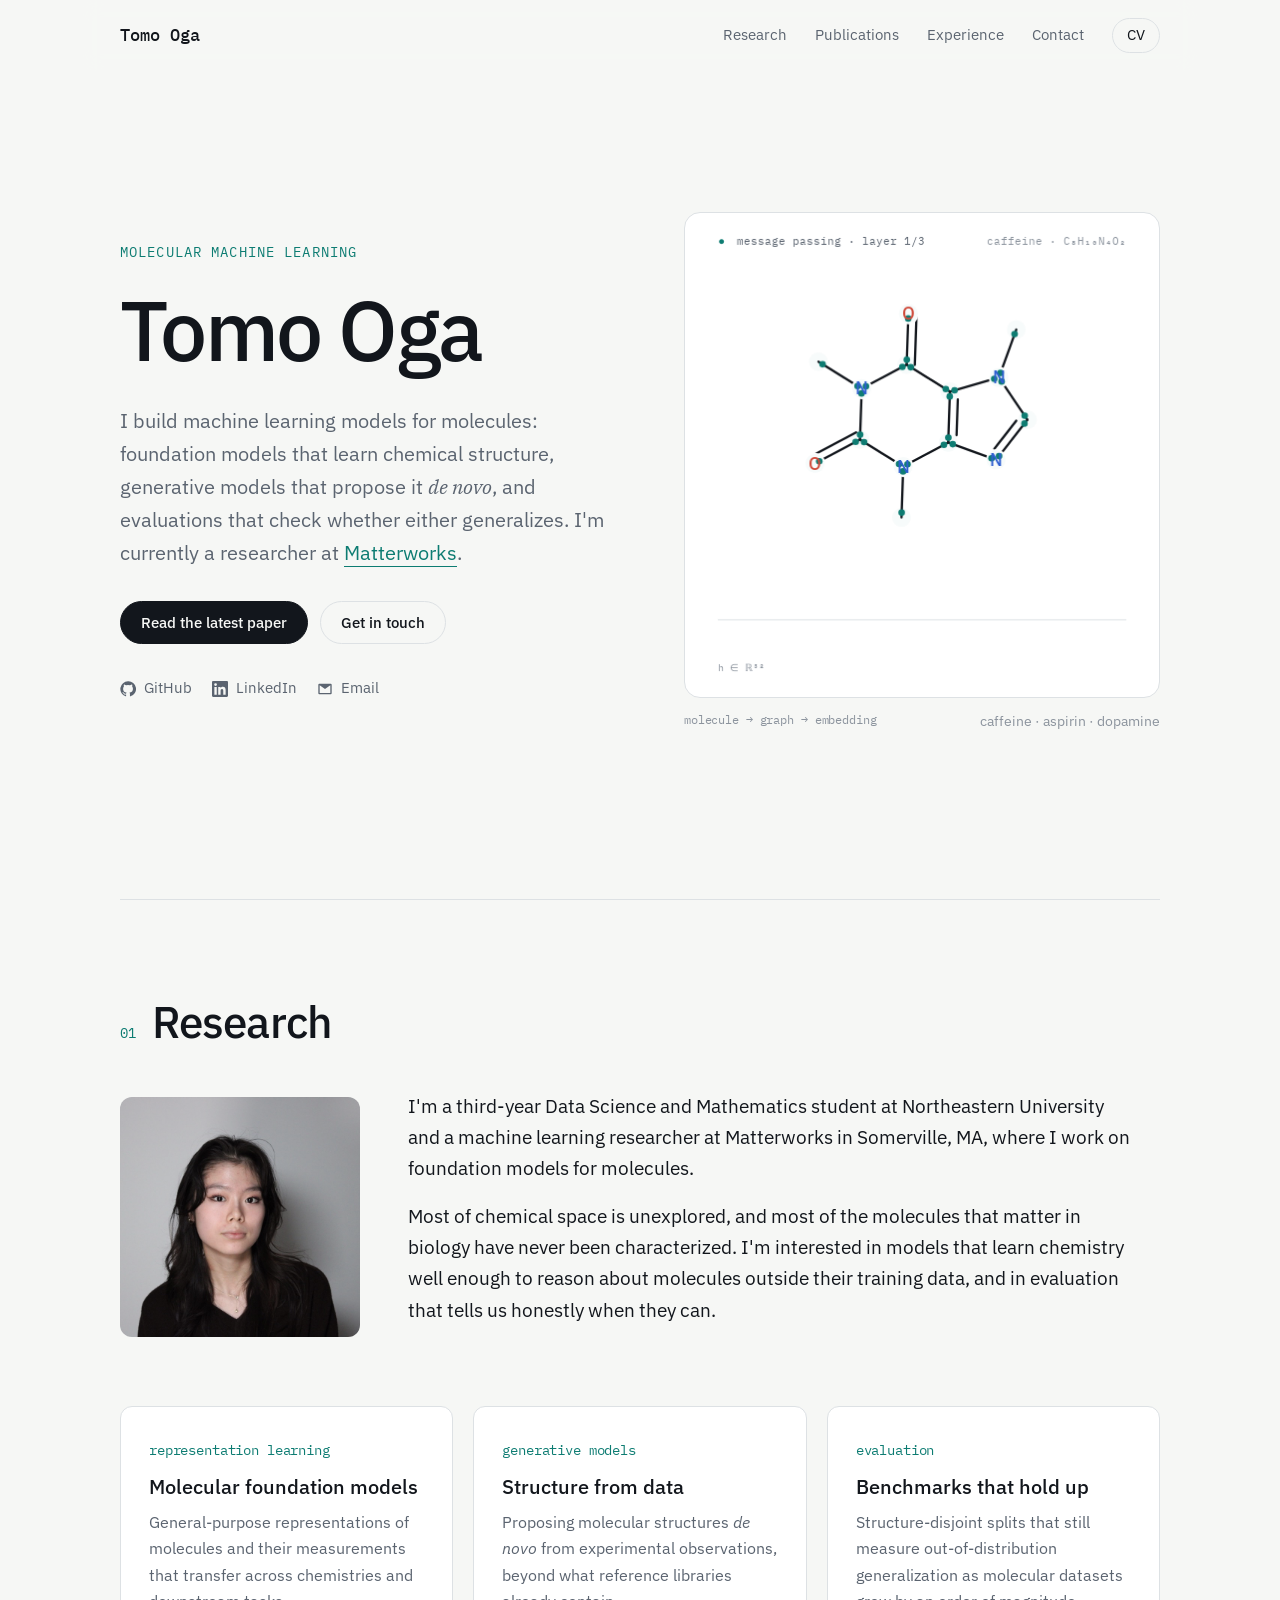
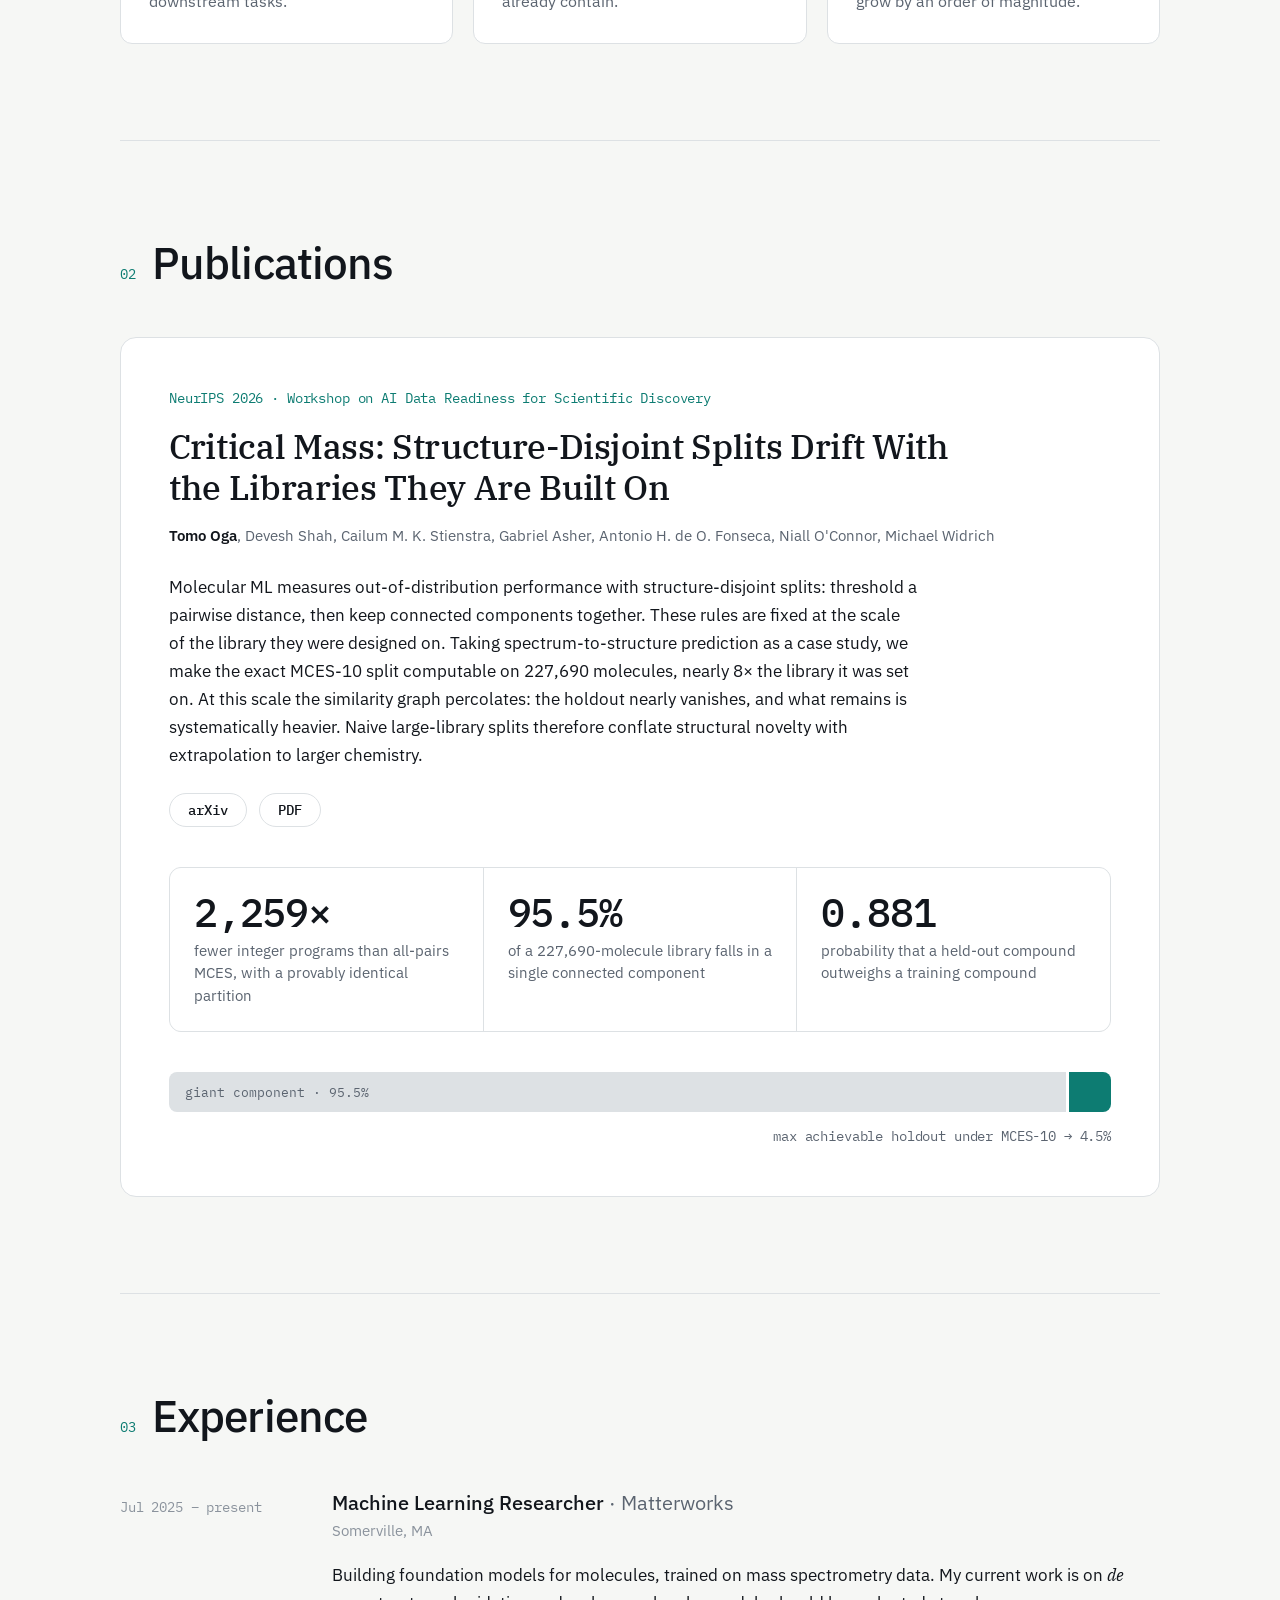
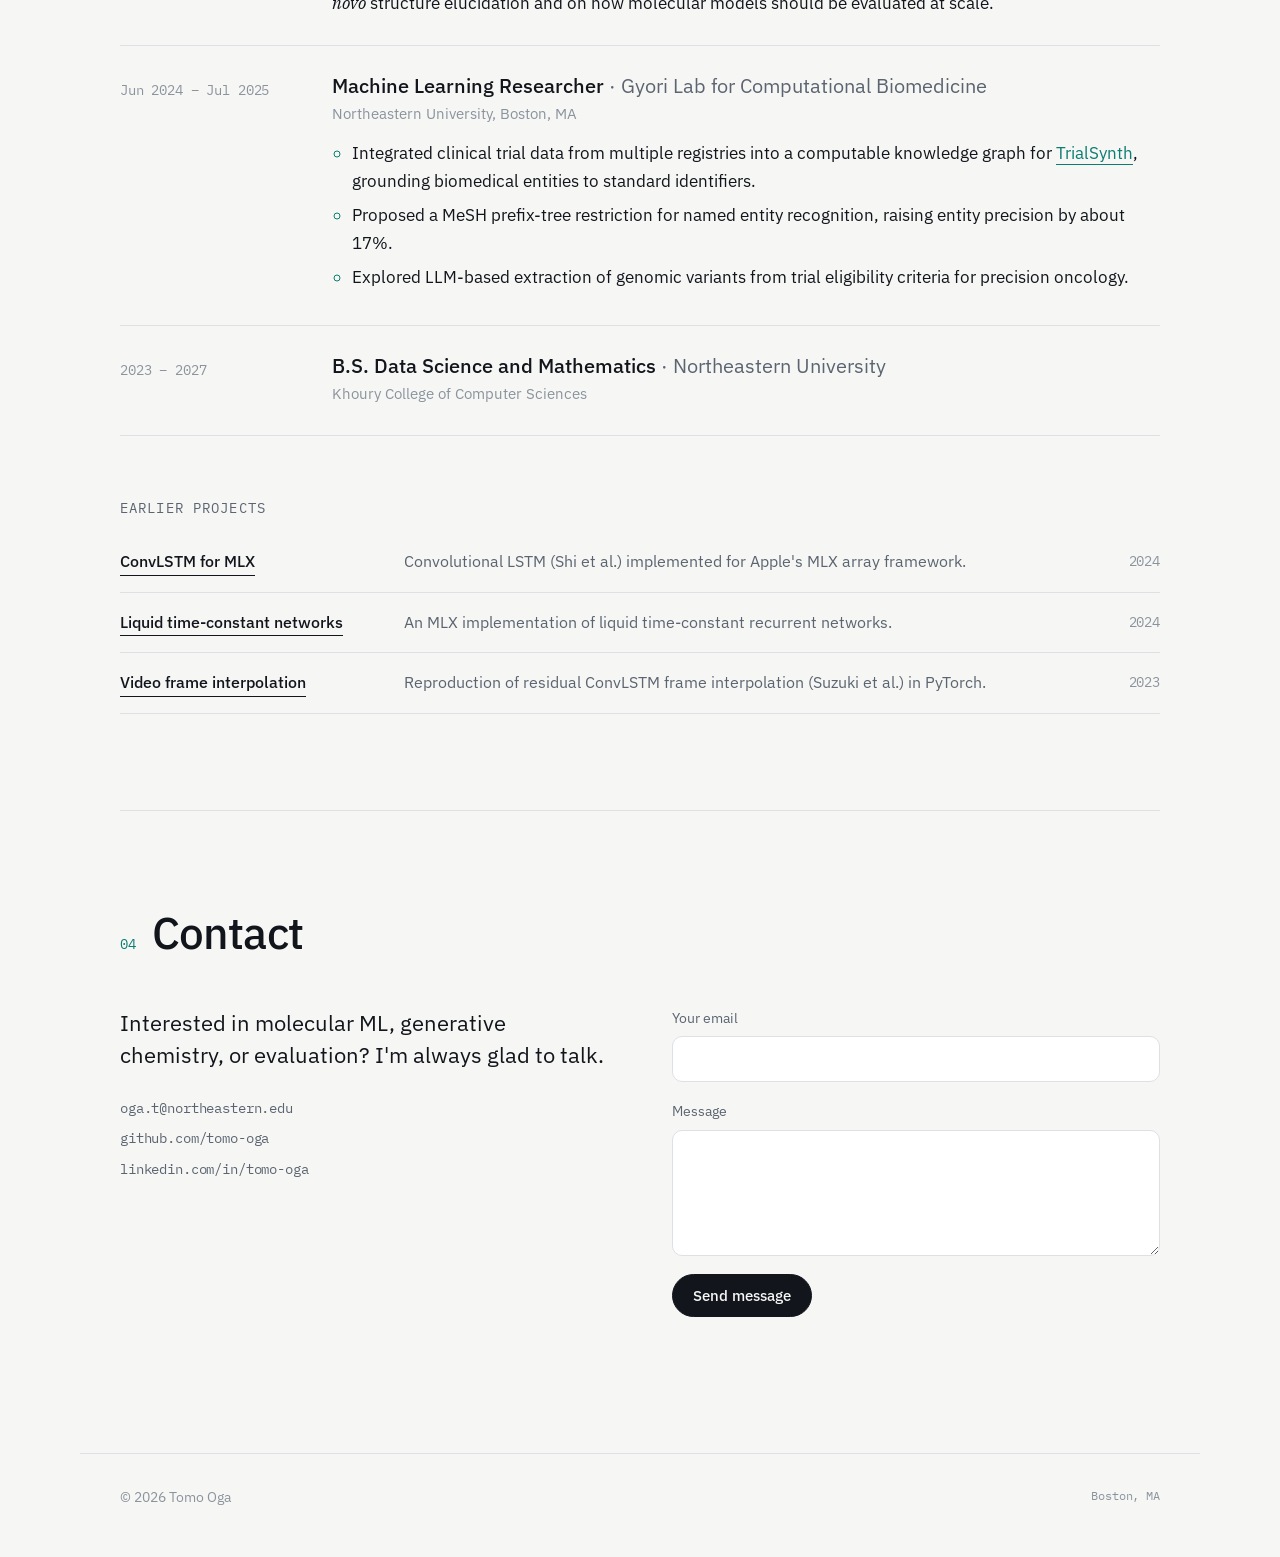
==== commit 51bacbf3: "Link Critical Mass paper on arXiv Co-Authored-By: Claude Opus 5.5 (1M context) <noreply@anthropic.co" ====
--- a/index.html
+++ b/index.html
@@ -112,7 +112,7 @@
 
             <article class="paper">
                 <p class="paper-venue mono">NeurIPS 2026 &middot; Workshop on AI Data Readiness for Scientific Discovery</p>
-                <h3 class="paper-title">Critical Mass: Structure-Disjoint Splits Drift With the Libraries They Are Built On</h3>
+                <h3 class="paper-title"><a href="https://arxiv.org/abs/2610.12694" target="_blank" rel="noopener">Critical Mass: Structure-Disjoint Splits Drift With the Libraries They Are Built On</a></h3>
                 <p class="paper-authors">
                     <strong>Tomo Oga</strong>, Devesh Shah, Cailum M. K. Stienstra, Gabriel Asher,
                     Antonio H. de O. Fonseca, Niall O'Connor, Michael Widrich
@@ -127,6 +127,10 @@
                     Naive large-library splits therefore conflate structural novelty with extrapolation to
                     larger chemistry.
                 </p>
+                <div class="paper-links">
+                    <a class="btn" href="https://arxiv.org/abs/2610.12694" target="_blank" rel="noopener">arXiv</a>
+                    <a class="btn" href="https://arxiv.org/pdf/2610.12694" target="_blank" rel="noopener">PDF</a>
+                </div>
 
                 <div class="stats">
                     <div class="stat">
--- a/style.css
+++ b/style.css
@@ -278,7 +278,13 @@
 .paper-authors { margin: 16px 0 24px; color: var(--muted); font-size: 15px; }
 .paper-authors strong { color: var(--text); font-weight: 600; }
 
-.paper-summary { max-width: 44em; margin: 0 0 40px; }
+.paper-title a { text-decoration: none; }
+.paper-title a:hover { color: var(--accent); }
+
+.paper-summary { max-width: 44em; margin: 0 0 24px; }
+
+.paper-links { display: flex; gap: 12px; margin-bottom: 40px; }
+.paper-links .btn { padding: 7px 18px; font-family: var(--mono); font-size: 14px; }
 
 .stats {
     display: grid;
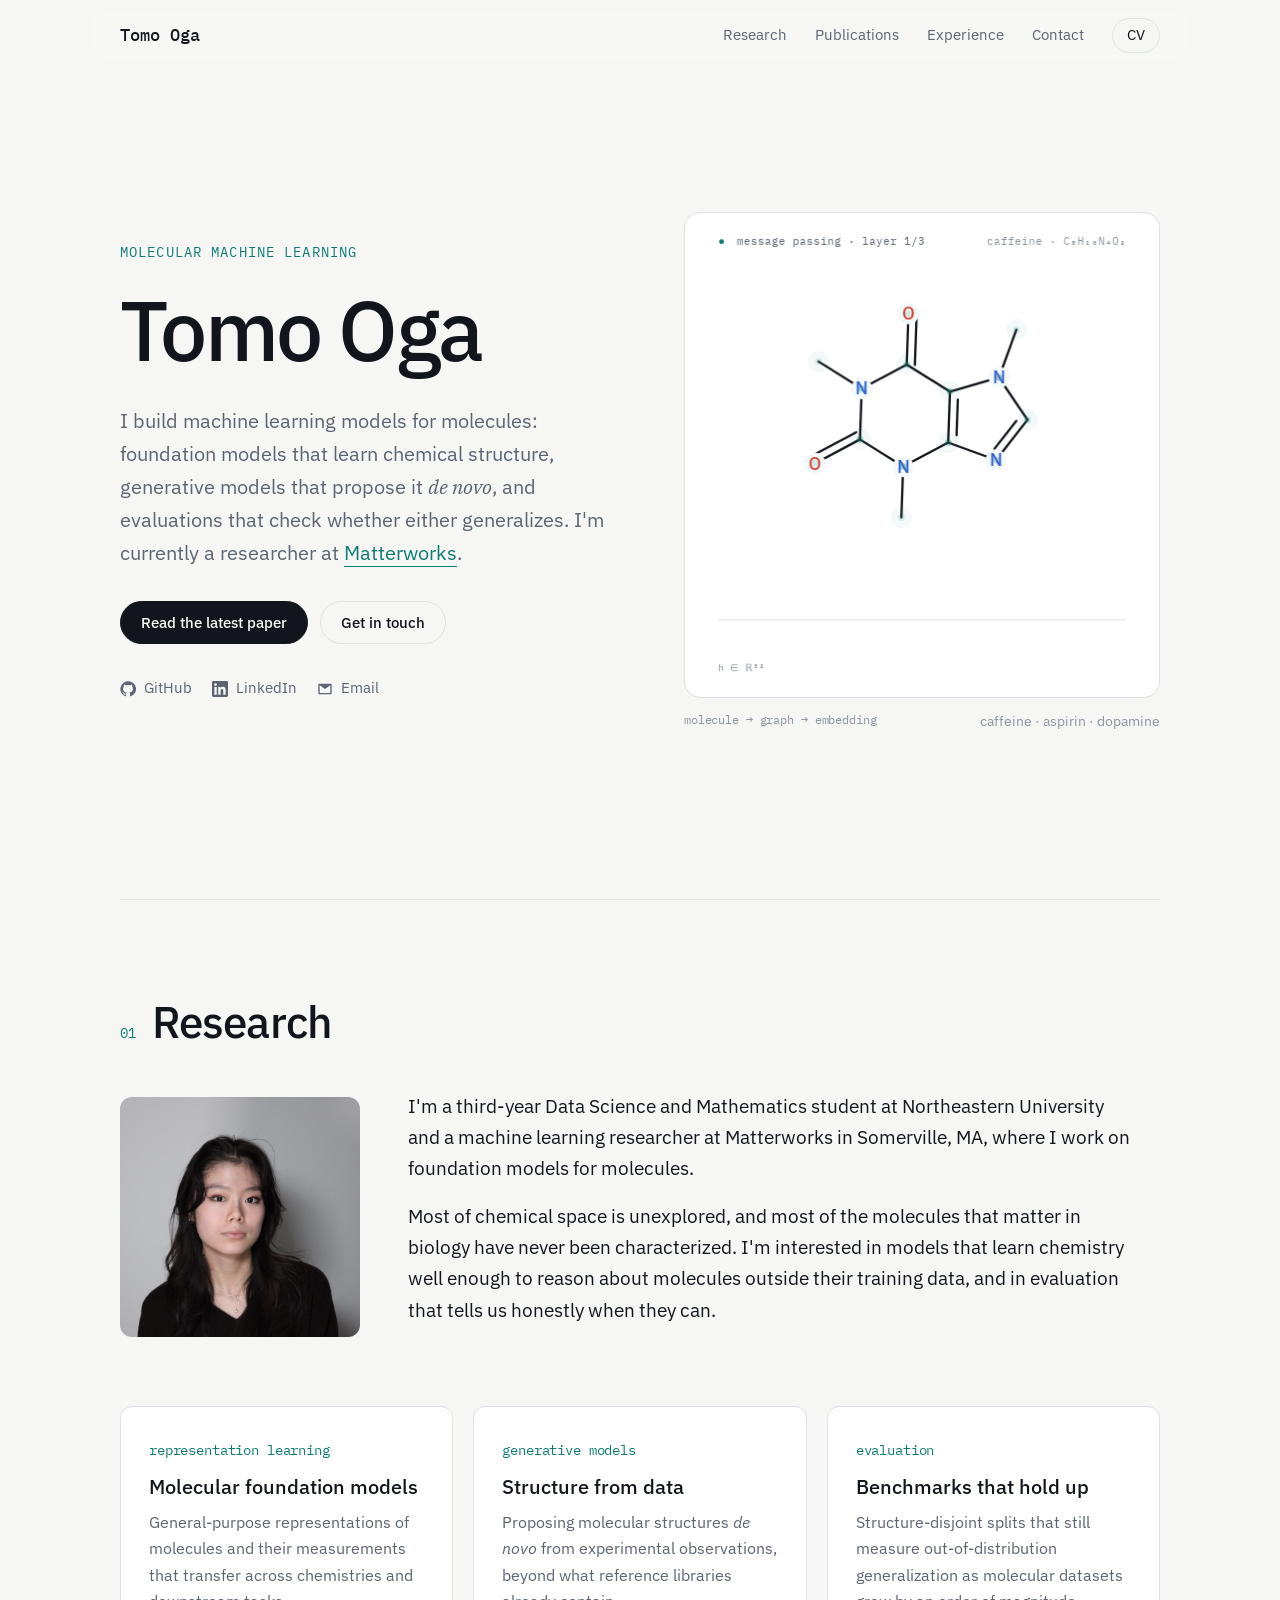
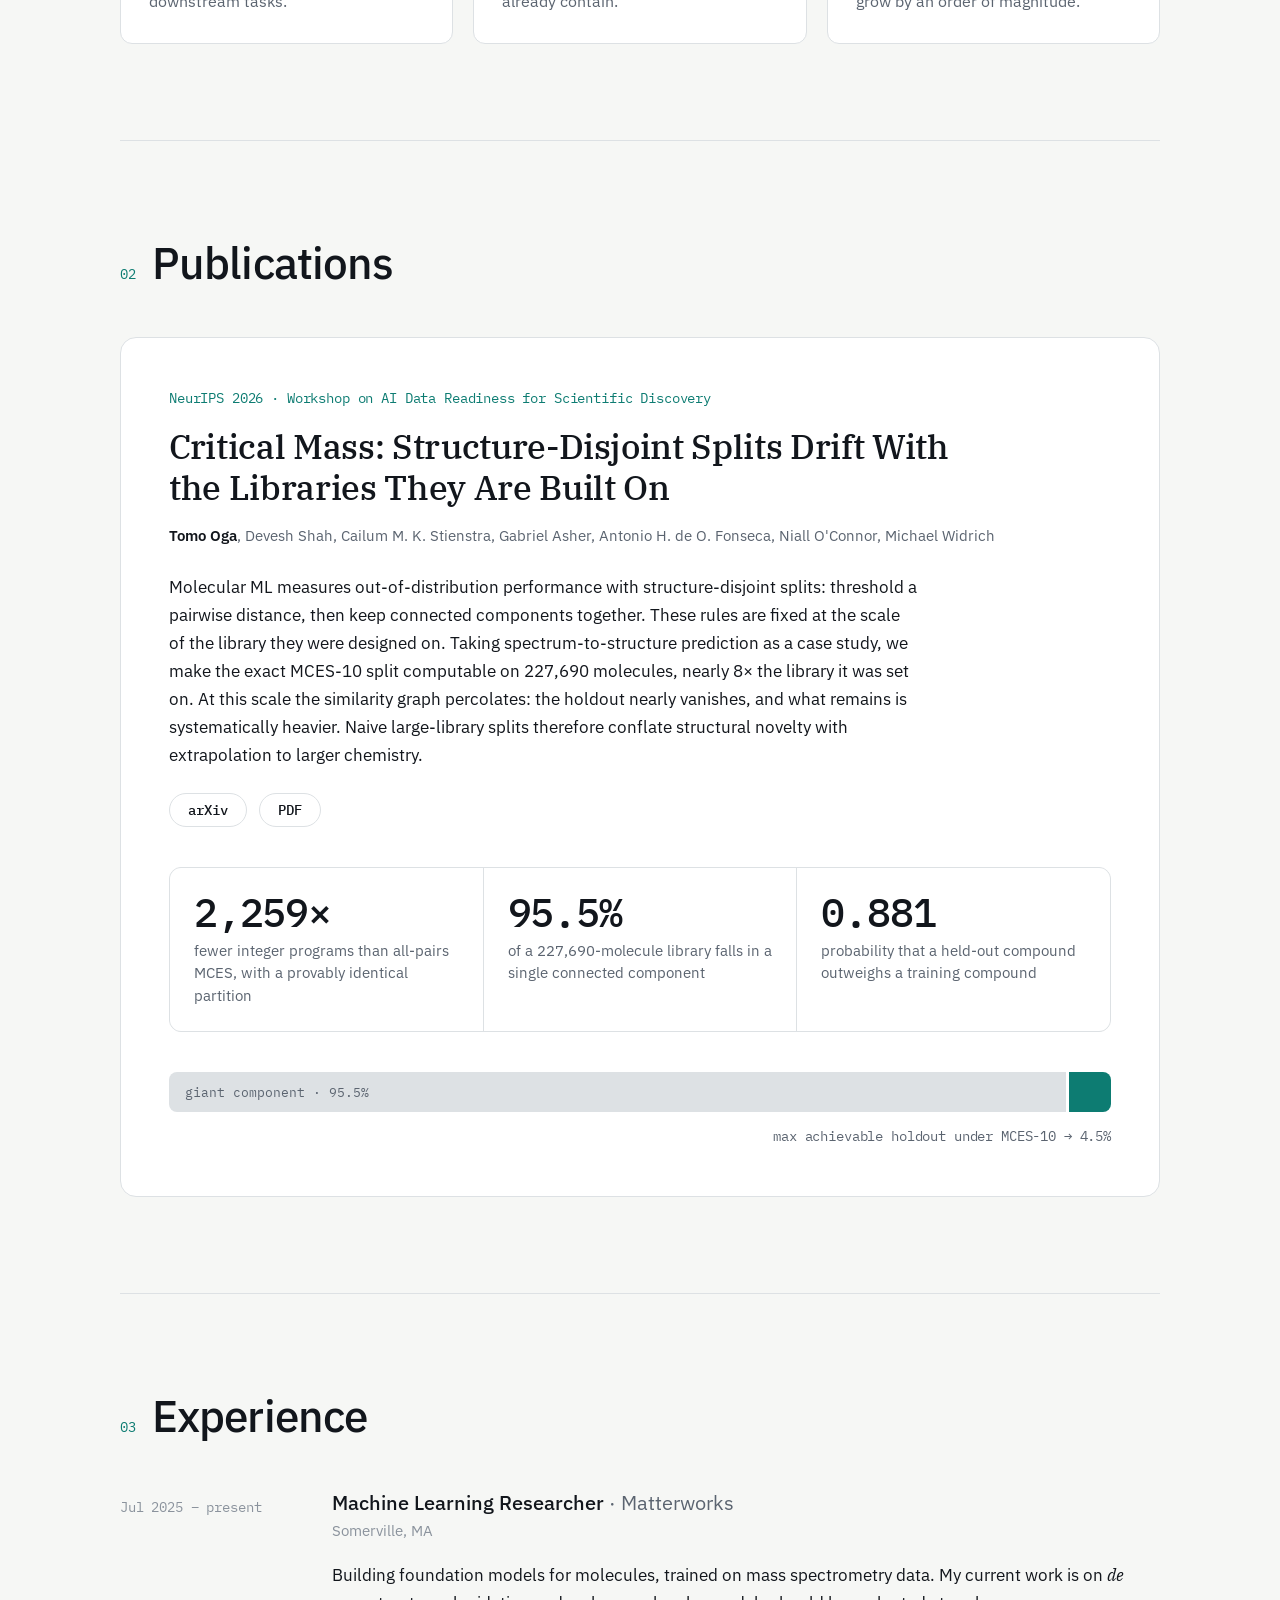
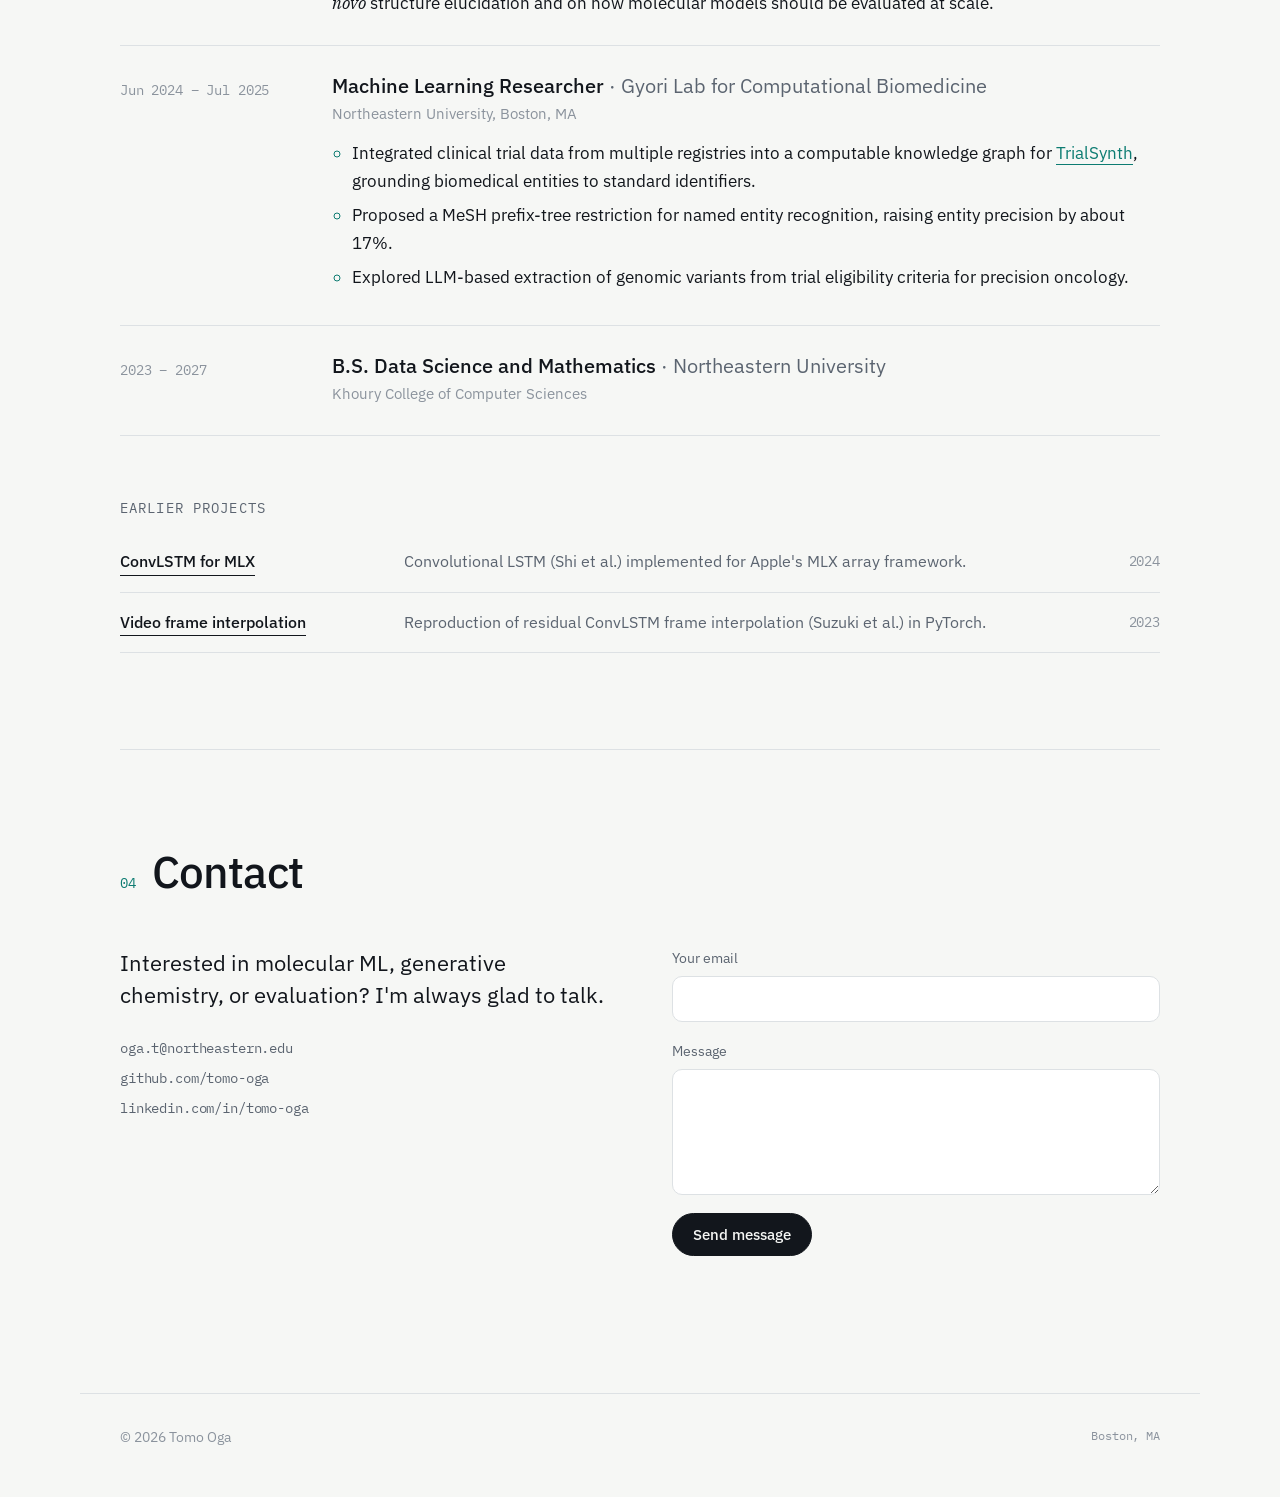
==== commit 361341e9: "Remove liquid time-constant networks project Co-Authored-By: Claude Opus 5.5 (1M context) <noreply@a" ====
--- a/index.html
+++ b/index.html
@@ -199,11 +199,6 @@
                     <span class="mono">2024</span>
                 </li>
                 <li>
-                    <a href="https://github.com/tomo-oga/ltc_rnn_mlx" target="_blank" rel="noopener">Liquid time-constant networks</a>
-                    <span>An MLX implementation of liquid time-constant recurrent networks.</span>
-                    <span class="mono">2024</span>
-                </li>
-                <li>
                     <a href="https://github.com/tomo-oga/ConvLSTM-Frame-Interpolation" target="_blank" rel="noopener">Video frame interpolation</a>
                     <span>Reproduction of residual ConvLSTM frame interpolation (Suzuki et al.) in PyTorch.</span>
                     <span class="mono">2023</span>
